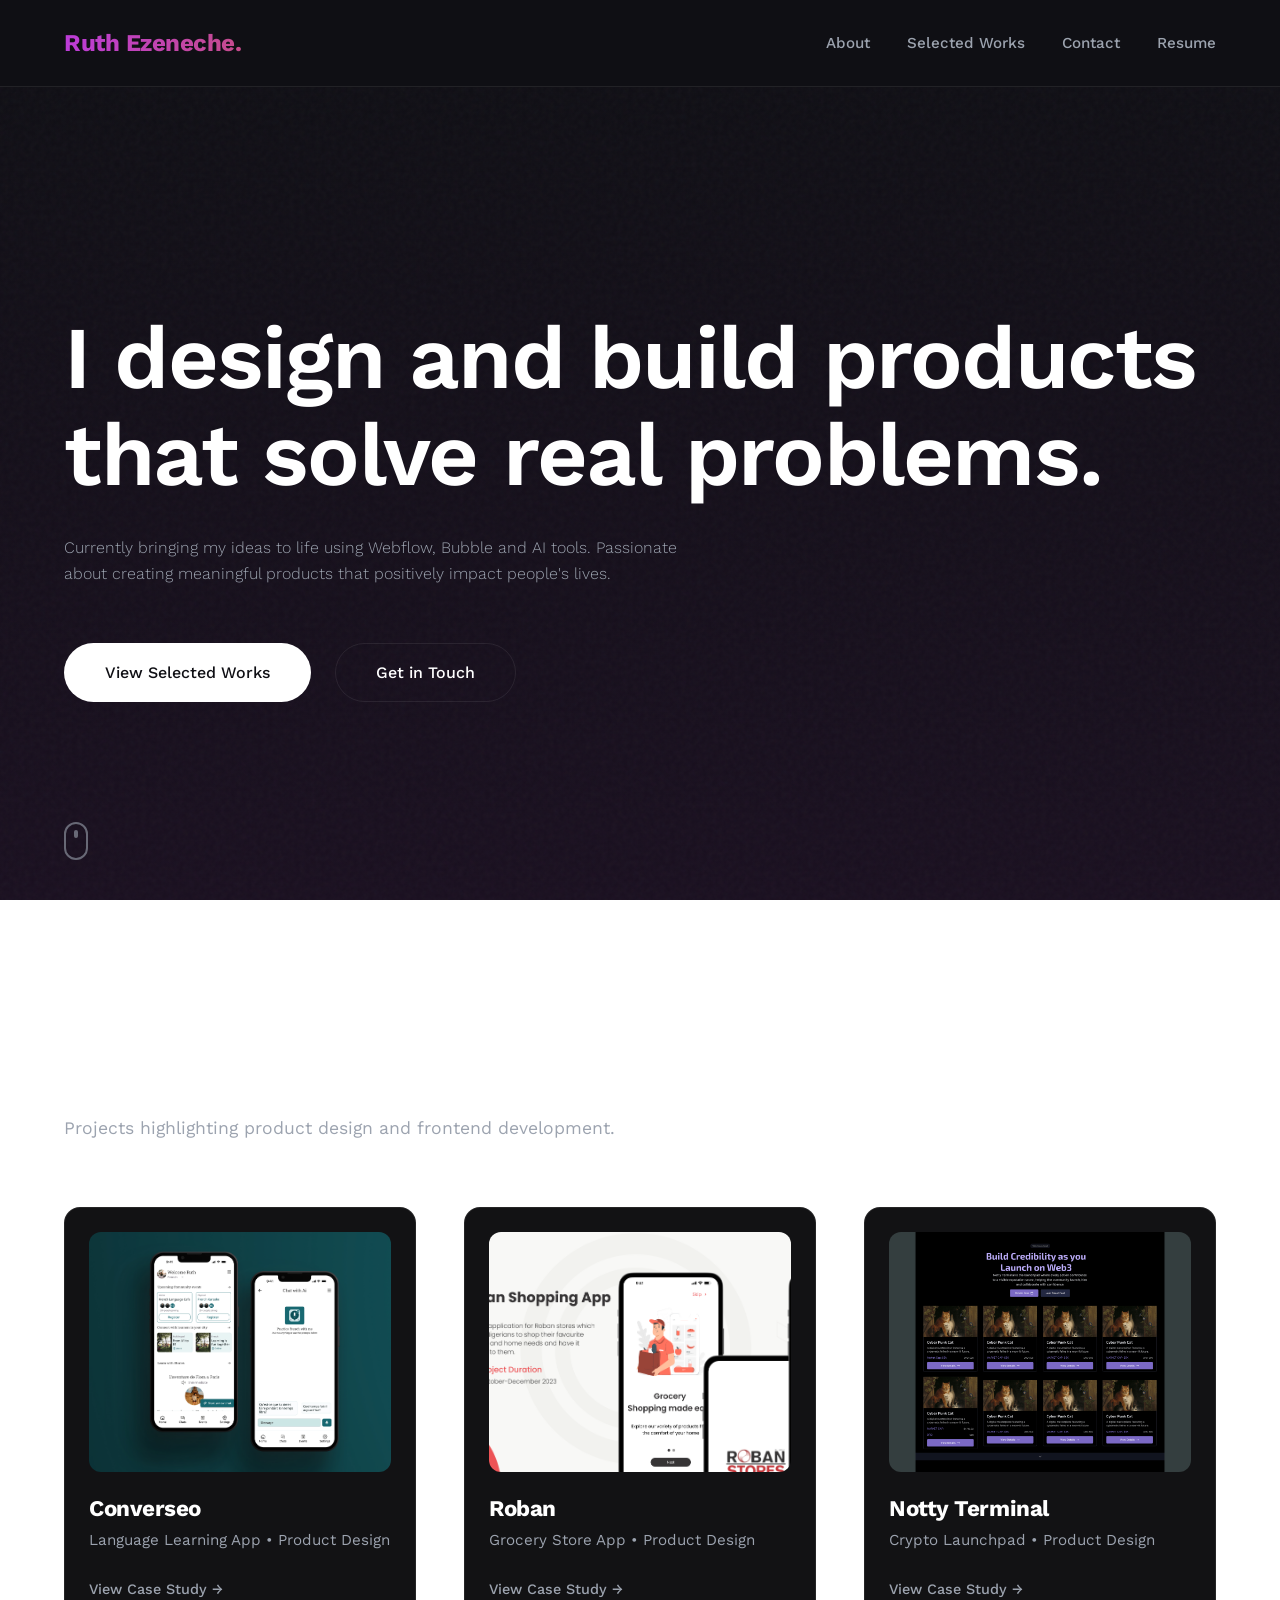
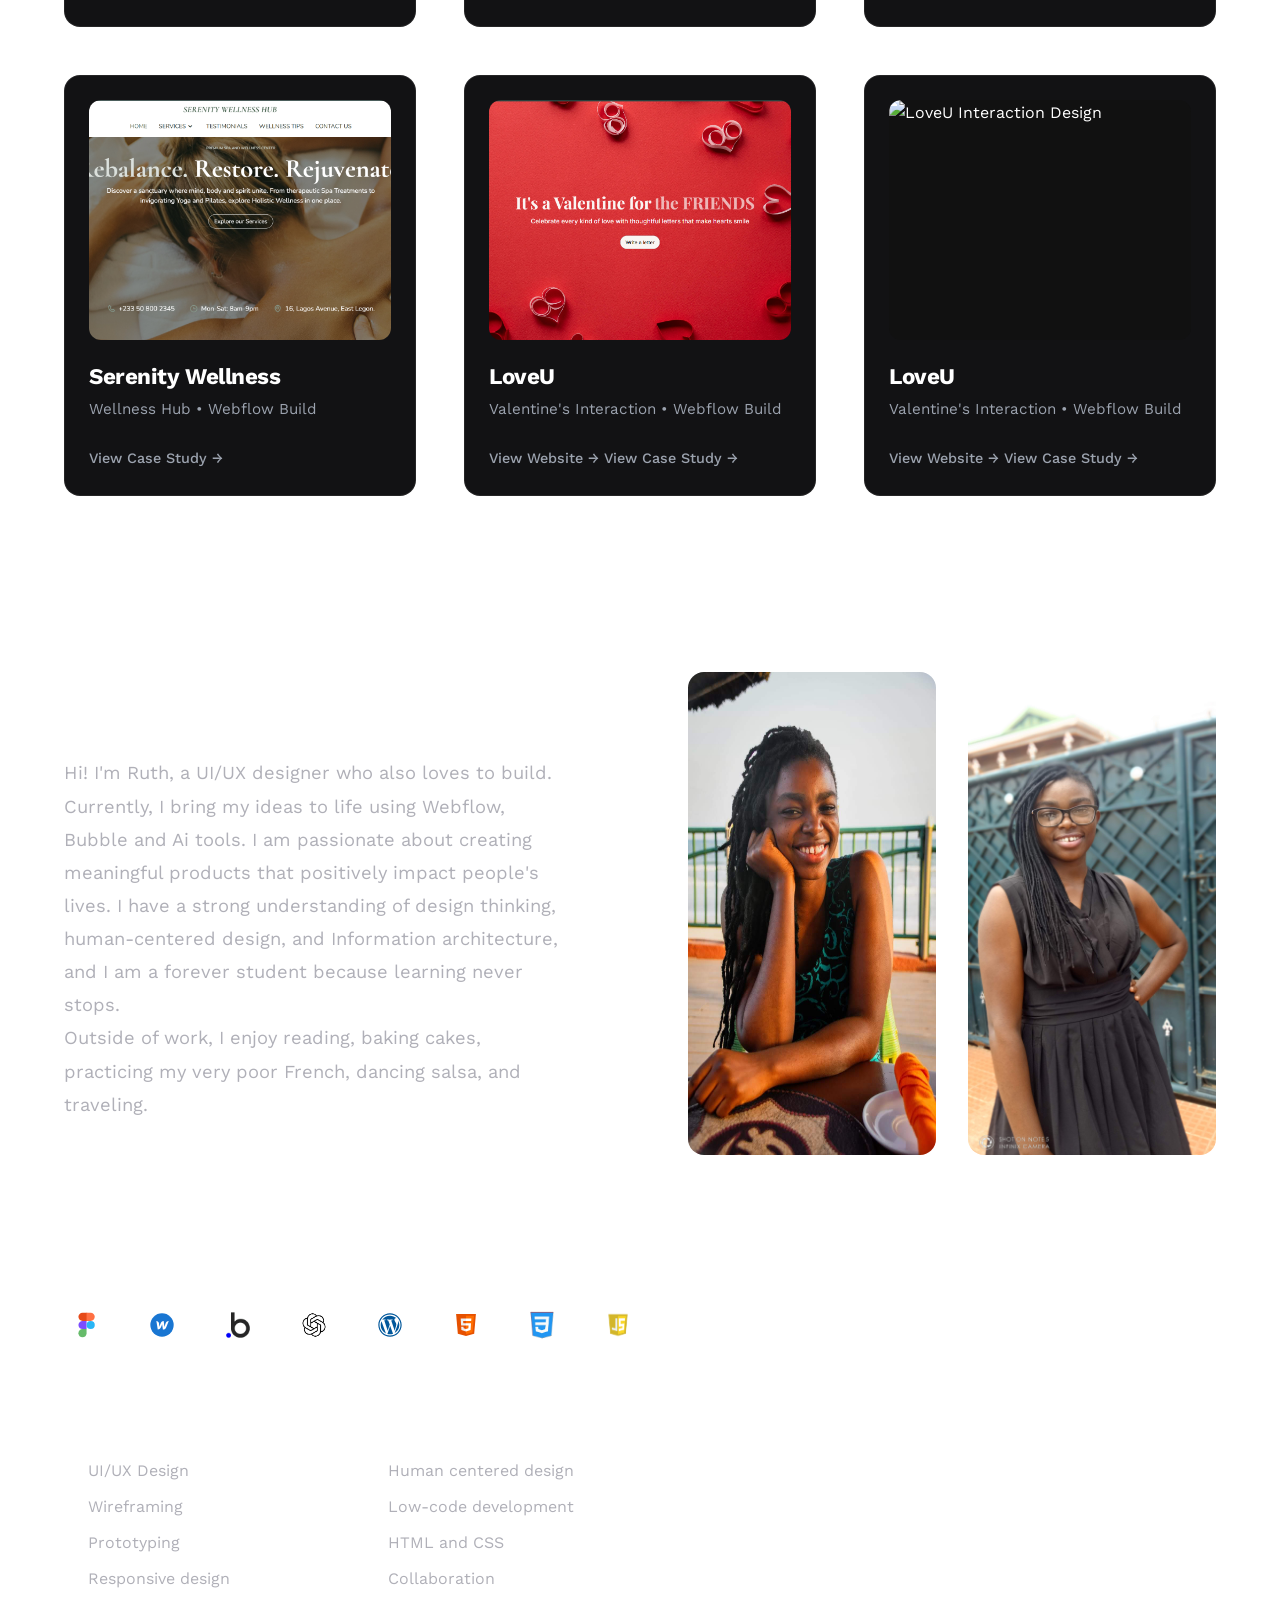
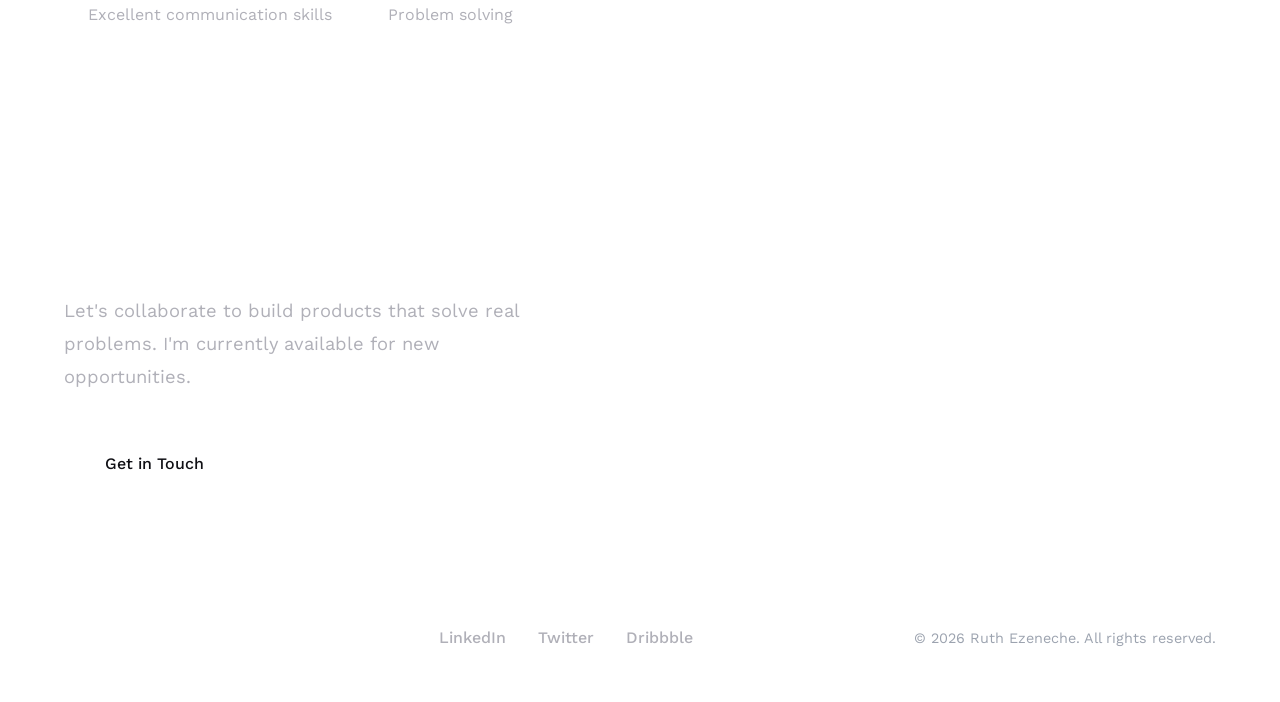
==== index.html @ fdc79f95 "Initial commit of Portfolio site" ====
<!DOCTYPE html>
<html lang="en">

<head>
    <meta charset="UTF-8">
    <meta name="viewport" content="width=device-width, initial-scale=1.0">
    <title>Ruth Ezeneche | Design Engineer</title>
    <meta name="description" content="Portfolio of Ruth Ezeneche, a Design Engineer.">
    <!-- Fonts -->
    <link rel="preconnect" href="https://fonts.googleapis.com">
    <link rel="preconnect" href="https://fonts.gstatic.com" crossorigin>
    <link href="https://fonts.googleapis.com/css2?family=Work+Sans:ital,wght@0,100..900;1,100..900&display=swap"
        rel="stylesheet">
    <link rel="stylesheet" href="style.css">
</head>

<body>
    <!-- Navigation -->
    <nav class="navbar">
        <a href="#" class="logo">Ruth Ezeneche.</a>
        <div class="nav-links">
            <a href="#about">About</a>
            <a href="#work">Selected Works</a>
            <a href="#contact">Contact</a>
            <a href="#contact">Resume</a>
        </div>
    </nav>

    <main>
        <!-- Hero Section -->
        <section class="hero" id="home">
            <div class="hero-content">
                <h1 class="hero-title fade-up">I design and build products that solve real problems.</h1>
                <p class="hero-subtitle fade-up delay-1">Currently bringing my ideas to life using Webflow, Bubble and
                    AI tools. Passionate about creating meaningful products that positively impact people's lives.</p>

                <div class="hero-actions fade-up delay-2">
                    <a href="#work" class="btn btn-primary">View Selected Works</a>
                    <a href="#contact" class="btn btn-secondary">Get in Touch</a>
                </div>
            </div>

            <div class="scroll-indicator fade-up delay-3">
                <div class="mouse">
                    <div class="wheel"></div>
                </div>
            </div>
        </section>

        <!-- Selected Works Section -->
        <section class="works" id="work">
            <div class="section-header">
                <h2 class="fade-up">Selected Works</h2>
                <p class="fade-up section-subtitle">Projects highlighting product design and frontend development.</p>
            </div>

            <div class="works-grid">
                <!-- Project 1 -->
                <a href="converseo.html" class="work-card fade-up">
                    <div class="work-image-container">
                        <img src="./Images/Frame 7.png" alt="Converseo App Design" class="work-image">
                    </div>
                    <div class="work-info">
                        <h3>Converseo</h3>
                        <p>Language Learning App • Product Design</p>
                        <span class="view-project">View Case Study →</span>
                    </div>
                </a>

                <!-- Project 2 -->
                <a href="roban.html" class="work-card fade-up delay-1">
                    <div class="work-image-container">
                        <img src="./Images/Roban-cover.png" alt="Roban App Design" class="work-image">
                    </div>
                    <div class="work-info">
                        <h3>Roban</h3>
                        <p>Grocery Store App • Product Design</p>
                        <span class="view-project">View Case Study →</span>
                    </div>
                </a>

                <!-- Project 3 -->
                <a href="notty.html" class="work-card fade-up delay-2">
                    <div class="work-image-container">
                        <img src="./Images/reframe-notty-compressed.png" alt="Notty Terminal Design" class="work-image">
                    </div>
                    <div class="work-info">
                        <h3>Notty Terminal</h3>
                        <p>Crypto Launchpad • Product Design</p>
                        <span class="view-project">View Case Study →</span>
                    </div>
                </a>

                <!-- Project 4 -->
                <a href="serenity.html" class="work-card fade-up">
                    <div class="work-image-container">
                        <img src="./Images/Serenity-screenshot.png" alt="Serenity Wellness Design" class="work-image">
                    </div>
                    <div class="work-info">
                        <h3>Serenity Wellness</h3>
                        <p>Wellness Hub • Webflow Build</p>
                        <span class="view-project">View Case Study →</span>
                    </div>
                </a>

                <!-- Project 5 -->
                <a href="https://loveu.webflow.io/" class="work-card fade-up delay-1">
                    <div class="work-image-container">
                        <img src="./Images/LoveU-hero.png" alt="LoveU Interaction Design" class="work-image">
                    </div>
                    <div class="work-info">
                        <h3>LoveU</h3>
                        <p>Valentine's Interaction • Webflow Build</p>
                        <span class="view-project">View Website →</span>
                        <span class="view-project">View Case Study →</span>
                    </div>
                </a>
                <!-- Project 6 -->
                <a href="https://loveu.webflow.io/" class="work-card fade-up delay-1">
                    <div class="work-image-container">
                        <img src="./Images/Breakfast and spice.png" alt="LoveU Interaction Design" class="work-image">
                    </div>
                    <div class="work-info">
                        <h3>LoveU</h3>
                        <p>Valentine's Interaction • Webflow Build</p>
                        <span class="view-project">View Website →</span>
                        <span class="view-project">View Case Study →</span>
                    </div>
                </a>
            </div>
        </section>

        <!-- About Section -->
        <section class="about-section" id="about">
            <div class="about-grid">

                <div class="about-intro fade-up">

                    <div class="about-text">
                        <h2 class="section-heading">A Little About Me</h2>
                        <p class="about-text">
                            Hi! I'm Ruth, a UI/UX designer who also loves to build. Currently, I bring my ideas to life
                            using Webflow, Bubble and Ai tools. I am passionate about creating meaningful products that
                            positively impact people's lives.
                            I have a strong understanding of design thinking, human-centered design, and Information
                            architecture, and I am a forever student because learning never stops.<br>

                            Outside of work, I enjoy reading, baking cakes, practicing my very poor French, dancing
                            salsa, and traveling.
                        </p>
                        <a href="about.html" class="read-more">Read full story →</a>
                    </div>

                    <div class="about-details fade-up delay-1">

                        <div class="detail-group">
                            <h3 class="detail-heading">Skills and Tools</h3>
                            <div class="skill-row">
                                <div class="tools-images">
                                    <img class="tools-icon" src="./Images/icons8-figma.svg">
                                </div>
                                <div class="tools-images">
                                    <img class="tools-icon" src="./Images/icons8-webflow.svg">
                                </div>
                                <div class="tools-images white-bg">
                                    <img class="tools-icon" src="./Images/bubble_icon-removebg-preview.png">
                                </div>
                                <div class="tools-images white-bg">
                                    <img class="tools-icon" src="./Images/icons8-chat-gpt-50-removebg-preview.png">
                                </div>
                                <div class="tools-images">
                                    <img class="tools-icon" src="./Images/icons8-wordpress.svg">
                                </div>
                                <div class="tools-images">
                                    <img class="tools-icon" src="./Images/icons8-html.svg">
                                </div>
                                <div class="tools-images">
                                    <img class="tools-icon" src="./Images/css_icon-removebg-preview.png">
                                </div>
                                <div class="tools-images">
                                    <img class="tools-icon" src="./Images/javascript_logo-removebg-preview.png">
                                </div>
                            </div>
                        </div>

                        <div class="detail-group">
                            <h3 class="detail-heading">My Skills</h3>
                            <div class="skills-list">
                                <ul class="skills-group">
                                    <li>UI/UX Design</li>
                                    <li>Wireframing</li>
                                    <li>Prototyping</li>
                                    <li>Responsive design</li>
                                    <li>Excellent communication skills</li>
                                </ul>

                                <ul class="skills-group">

                                    <li>Human centered design</li>
                                    <li>Low-code development</li>
                                    <li>HTML and CSS</li>
                                    <li>Collaboration</li>
                                    <li>Problem solving</li>
                                </ul>
                            </div>

                        </div>



                    </div>

                </div>

                <div class="my-pictures">
                    <div class="pictures-wrapper">
                        <img class=" bio-image" src="./Images/Ruth-at-LaPalm.jpg" alt="Ruth Ezeneche">
                    </div>

                    <div class="pictures-wrapper">
                        <img class="bio-image" src="./Images/Ruth-with-glasses.jpg" alt="Ruth Ezeneche">
                    </div>
                </div>

            </div>
        </section>
    </main>

    <!-- Footer Section -->
    <footer class="footer" id="contact">
        <div class="footer-container">
            <div class="footer-top fade-up">
                <div class="footer-cta">
                    <h2>Got a project in mind?</h2>
                    <p>Let's collaborate to build products that solve real problems. I'm currently available for new
                        opportunities.</p>
                    <a href="mailto:hello@example.com" class="btn btn-primary">Get in Touch</a>
                </div>
            </div>

            <div class="footer-bottom fade-up delay-1">
                <div class="footer-logo">Ruth Ezeneche.</div>

                <div class="footer-links">
                    <a href="https://linkedin.com/in/" target="_blank">LinkedIn</a>
                    <a href="https://twitter.com/" target="_blank">Twitter</a>
                    <a href="https://dribbble.com/" target="_blank">Dribbble</a>
                </div>

                <div class="footer-copyright">
                    &copy; 2026 Ruth Ezeneche. All rights reserved.
                </div>
            </div>
        </div>
    </footer>

    <script src="script.js"></script>
</body>

</html>
---- style.css ----
:root {
    /* Colors */
    --bg-color: #0F0F14;
    /* Charcoal top */
    --surface-color: #121214;
    --border-color: rgba(255, 255, 255, 0.08);
    /* Subtle borders */
    --text-primary: #ffffff;
    --text-secondary: #9ca3af;

    /* Typography */
    --font-heading: 'Work Sans', sans-serif;
    --font-body: 'Work Sans', sans-serif;

    /* Utilities */
    --transition-smooth: all 0.4s cubic-bezier(0.16, 1, 0.3, 1);
}

* {
    margin: 0;
    padding: 0;
    box-sizing: border-box;
}

body {
    background: linear-gradient(180deg, #0F0F14 0%, #1A1020 100%);
    background-attachment: fixed;
    color: #B0B0B8;
    font-family: var(--font-body);
    font-weight: 400;
    overflow-x: hidden;
    line-height: 1.6;
}

body::before {
    content: "";
    position: fixed;
    top: 0;
    left: 0;
    width: 100vw;
    height: 100vh;
    pointer-events: none;
    z-index: -1;
    opacity: 0.035;
    background-image: url("data:image/svg+xml,%3Csvg viewBox='0 0 200 200' xmlns='http://www.w3.org/2000/svg'%3E%3Cfilter id='noiseFilter'%3E%3CfeTurbulence type='fractalNoise' baseFrequency='0.85' numOctaves='3' stitchTiles='stitch'/%3E%3C/filter%3E%3Crect width='100%25' height='100%25' filter='url(%23noiseFilter)'/%3E%3C/svg%3E");
}

/* -------------------
   TYPOGRAPHY 
------------------- */
h1,
h2,
h3,
h4 {
    font-family: var(--font-heading);
    color: var(--text-primary);
    line-height: 1.1;
    font-weight: 700;
    letter-spacing: -0.02em;
}

.text-gradient {
    color: var(--text-primary);
}

/* -------------------
   NAVIGATION 
------------------- */
.navbar {
    position: fixed;
    top: 0;
    width: 100%;
    padding: 1.5rem 5%;
    display: flex;
    justify-content: space-between;
    align-items: center;
    z-index: 100;
    background: var(--bg-color);
    border-bottom: 1px solid var(--border-color);
}

.logo {
    background: linear-gradient(90deg, #BC3CD8, #C54B8C);
    background-clip: text;
    -webkit-background-clip: text;
    color: transparent;
    text-decoration: none;
    font-family: var(--font-heading);
    font-weight: 700;
    font-size: 1.5rem;
    letter-spacing: -0.02em;
}

.nav-links a {
    color: var(--text-secondary);
    text-decoration: none;
    margin-left: 2rem;
    font-size: 0.95rem;
    transition: var(--transition-smooth);
    font-weight: 500;
}

.nav-links a:hover {
    color: var(--text-primary);
}

/* -------------------
   HERO SECTION 
------------------- */
.hero {
    min-height: 100vh;
    display: flex;
    flex-direction: column;
    justify-content: center;
    padding: 0 5%;
    position: relative;
    padding-top: 7rem;
}



.hero-title {
    font-size: clamp(3rem, 7vw, 5.5rem);
    letter-spacing: -0.02em;
    margin-bottom: 2rem;
    font-weight: 600;
}

.hero-subtitle {
    font-size: 1rem;
    color: var(--text-secondary);
    max-width: 650px;
    margin-bottom: 3.5rem;
    font-weight: 300;
}

/* Buttons */
.hero-actions {
    display: flex;
    gap: 1.5rem;
    align-items: center;
}

.btn {
    padding: 1rem 2.5rem;
    border-radius: 100px;
    text-decoration: none;
    font-weight: 500;
    font-size: 1rem;
    transition: var(--transition-smooth);
    display: inline-flex;
    align-items: center;
    justify-content: center;
    cursor: pointer;
}

.btn-primary {
    background: var(--text-primary);
    color: var(--bg-color);
    border: 1px solid transparent;
}

.btn-primary:hover {
    transform: translateY(-3px);
    box-shadow: 0 4px 12px rgba(0, 0, 0, 0.4);
}

.btn-secondary {
    background: transparent;
    color: var(--text-primary);
    border: 1px solid var(--border-color);
}

.btn-secondary:hover {
    background: var(--surface-color);
    transform: translateY(-3px);
}

/* Scroll Indicator */
.scroll-indicator {
    position: absolute;
    bottom: 2.5rem;
    left: 5%;
    display: flex;
    align-items: center;
    gap: 1rem;
}

.mouse {
    width: 24px;
    height: 38px;
    border: 2px solid var(--text-secondary);
    border-radius: 15px;
    display: flex;
    justify-content: center;
    padding-top: 6px;
    opacity: 0.6;
}

.wheel {
    width: 4px;
    height: 8px;
    background: var(--text-secondary);
    border-radius: 2px;
    animation: scrollMouse 2s cubic-bezier(0.15, 0.41, 0.69, 0.94) infinite;
}

@keyframes scrollMouse {
    0% {
        transform: translateY(0);
        opacity: 1;
    }

    100% {
        transform: translateY(14px);
        opacity: 0;
    }
}

/* -------------------
   SECTIONS & UTILITIES 
------------------- */
.works {
    padding: 8rem 5%;
    min-height: 100vh;
}

.section-header {
    margin-bottom: 4rem;
}

.section-header h2 {
    font-size: clamp(2.5rem, 5vw, 4rem);
    margin-bottom: 1rem;
}

.section-subtitle {
    color: var(--text-secondary);
    font-size: 1.1rem;
}

/* Intro Animations */
.fade-up {
    opacity: 0;
    transform: translateY(30px);
    animation: fadeUpAnim 1s cubic-bezier(0.16, 1, 0.3, 1) forwards;
}

.delay-1 {
    animation-delay: 0.2s;
}

.delay-2 {
    animation-delay: 0.4s;
}

.delay-3 {
    animation-delay: 0.6s;
}

@keyframes fadeUpAnim {
    to {
        opacity: 1;
        transform: translateY(0);
    }
}

/* -------------------
   ABOUT SECTION 
------------------- */
.about-section {
    padding: 3rem 5%;
    border-bottom: 1px solid var(--border-color);
}

.about-grid {
    display: flex;
    flex-direction: row;
    gap: 3rem;
    margin: 0 auto;
}

.about-intro {
    width: 50%;
}

.about-intro .section-heading {
    font-size: clamp(2rem, 4vw, 3rem);
    margin-bottom: 2rem;
    color: var(--text-primary);
}

.about-text {
    font-size: 1.15rem;
    margin-bottom: 2.5rem;
    max-width: 500px;
    line-height: 1.8;
}

.tools-images {
    width: 50px;
    height: 50px;
    border-radius: 999px;
    padding: 8px;
}

.tools-icon {
    width: 100%;
    height: 100%;
    object-fit: contain;
}

.white-bg {
    background-color: white;
}

.read-more {
    display: inline-block;
    font-size: 0.95rem;
    font-weight: 500;
    color: var(--text-primary);
    text-decoration: none;
    border-bottom: 1px solid var(--text-primary);
    padding-bottom: 4px;
    transition: var(--transition-smooth);
}

.read-more:hover {
    color: var(--text-secondary);
    border-color: var(--text-secondary);
    transform: translateX(4px);
}

.my-pictures {
    width: 50%;
    display: flex;
    flex-direction: row;
    gap: 2rem;
}

.pictures-wrapper {
    width: 100%;
    height: 50%;
    border-radius: 1rem;
}

.bio-image {
    width: 100%;
    height: 100%;
    border-radius: 1rem;
}

.about-details {
    display: flex;
    flex-direction: column;
    gap: 4rem;
    padding-top: 1rem;
}

.detail-group {
    display: flex;
    flex-direction: column;
    gap: 1.25rem;
}

.detail-heading {
    font-size: 1rem;
    color: var(--text-primary);
    margin-bottom: 0.5rem;
    letter-spacing: 0.05em;
    text-transform: uppercase;
}

.skill-row {
    display: flex;
    gap: 2rem;
    font-size: 1rem;
    line-height: 1.5;
}

.skills-list {
    display: flex;
    flex-direction: row;
    gap: 2rem;
}

.skill-label {
    min-width: 80px;
    color: var(--text-primary);
}

.skills-group {
    list-style: none;
}

.skills-group li {
    position: relative;
    padding-left: 1.5rem;
    margin-bottom: 0.75rem;
    font-size: 1rem;
    line-height: 1.5;
}

.skills-group li::before {
    content: "—";
    position: absolute;
    left: 0;
    color: var(--text-primary);
}

@media (max-width: 900px) {
    .about-grid {
        grid-template-columns: 1fr;
        gap: 4rem;
    }
}

/* -------------------
   WORKS GRID & CARDS
------------------- */
.works-grid {
    display: grid;
    grid-template-columns: repeat(auto-fill, minmax(320px, 1fr));
    gap: 3rem;
    align-items: start;
}

.work-card {
    display: block;
    background: var(--surface-color);
    border: 1px solid var(--border-color);
    border-radius: 16px;
    padding: 1.5rem;
    text-decoration: none;
    color: var(--text-primary);
    transition: var(--transition-smooth);
    overflow: hidden;
    position: relative;
    cursor: pointer;
}

.work-card:hover {
    transform: translateY(-4px);
    border-color: rgba(255, 255, 255, 0.15);
    box-shadow: 0 10px 30px rgba(0, 0, 0, 0.5);
    background: #18181A;
}

.work-image-container {
    width: 100%;
    height: 240px;
    border-radius: 12px;
    overflow: hidden;
    margin-bottom: 1.5rem;
    background: #111;
}

.work-image {
    width: 100%;
    height: 100%;
    object-fit: cover;
    transition: transform 0.6s cubic-bezier(0.16, 1, 0.3, 1);
}

.work-card:hover .work-image {
    transform: scale(1.05);
}

.work-info h3 {
    font-size: 1.4rem;
    margin-bottom: 0.5rem;
}

.work-info p {
    color: var(--text-secondary);
    font-size: 0.95rem;
    margin-bottom: 1.5rem;
}

.view-project {
    display: inline-block;
    font-size: 0.9rem;
    font-weight: 500;
    color: var(--text-secondary);
    transition: var(--transition-smooth);
}

.work-card:hover .view-project {
    color: var(--text-primary);
    transform: translateX(5px);
}

/* -------------------
   FOOTER SECTION 
------------------- */
.footer {
    padding: 8rem 5% 3rem;
    border-top: 1px solid var(--border-color);
}

.footer-container {
    max-width: 1200px;
    margin: 0 auto;
    display: flex;
    flex-direction: column;
    gap: 6rem;
}

.footer-top {
    display: flex;
    justify-content: space-between;
    align-items: flex-end;
    gap: 3rem;
}

.footer-cta h2 {
    font-size: clamp(2rem, 4vw, 3rem);
    margin-bottom: 1.5rem;
    line-height: 1.1;
    color: var(--text-primary);
}

.footer-cta p {
    color: #B0B0B8;
    font-size: 1.15rem;
    max-width: 500px;
    margin-bottom: 2.5rem;
    line-height: 1.8;
}

.footer-bottom {
    display: flex;
    justify-content: space-between;
    align-items: center;
    padding-top: 2rem;
    border-top: 1px solid var(--border-color);
}

.footer-logo {
    font-family: var(--font-heading);
    font-weight: 700;
    color: var(--text-primary);
    font-size: 1.25rem;
}

.footer-links {
    display: flex;
    gap: 2rem;
}

.footer-links a {
    color: #B0B0B8;
    text-decoration: none;
    font-weight: 500;
    transition: var(--transition-smooth);
}

.footer-links a:hover {
    color: var(--text-primary);
}

.footer-copyright {
    color: var(--text-secondary);
    font-size: 0.9rem;
}

@media (max-width: 900px) {
    .footer-top {
        flex-direction: column;
        align-items: flex-start;
    }

    .footer-bottom {
        flex-direction: column;
        align-items: flex-start;
        gap: 2rem;
    }

    .footer-links {
        flex-wrap: wrap;
        gap: 1.5rem;
    }
}
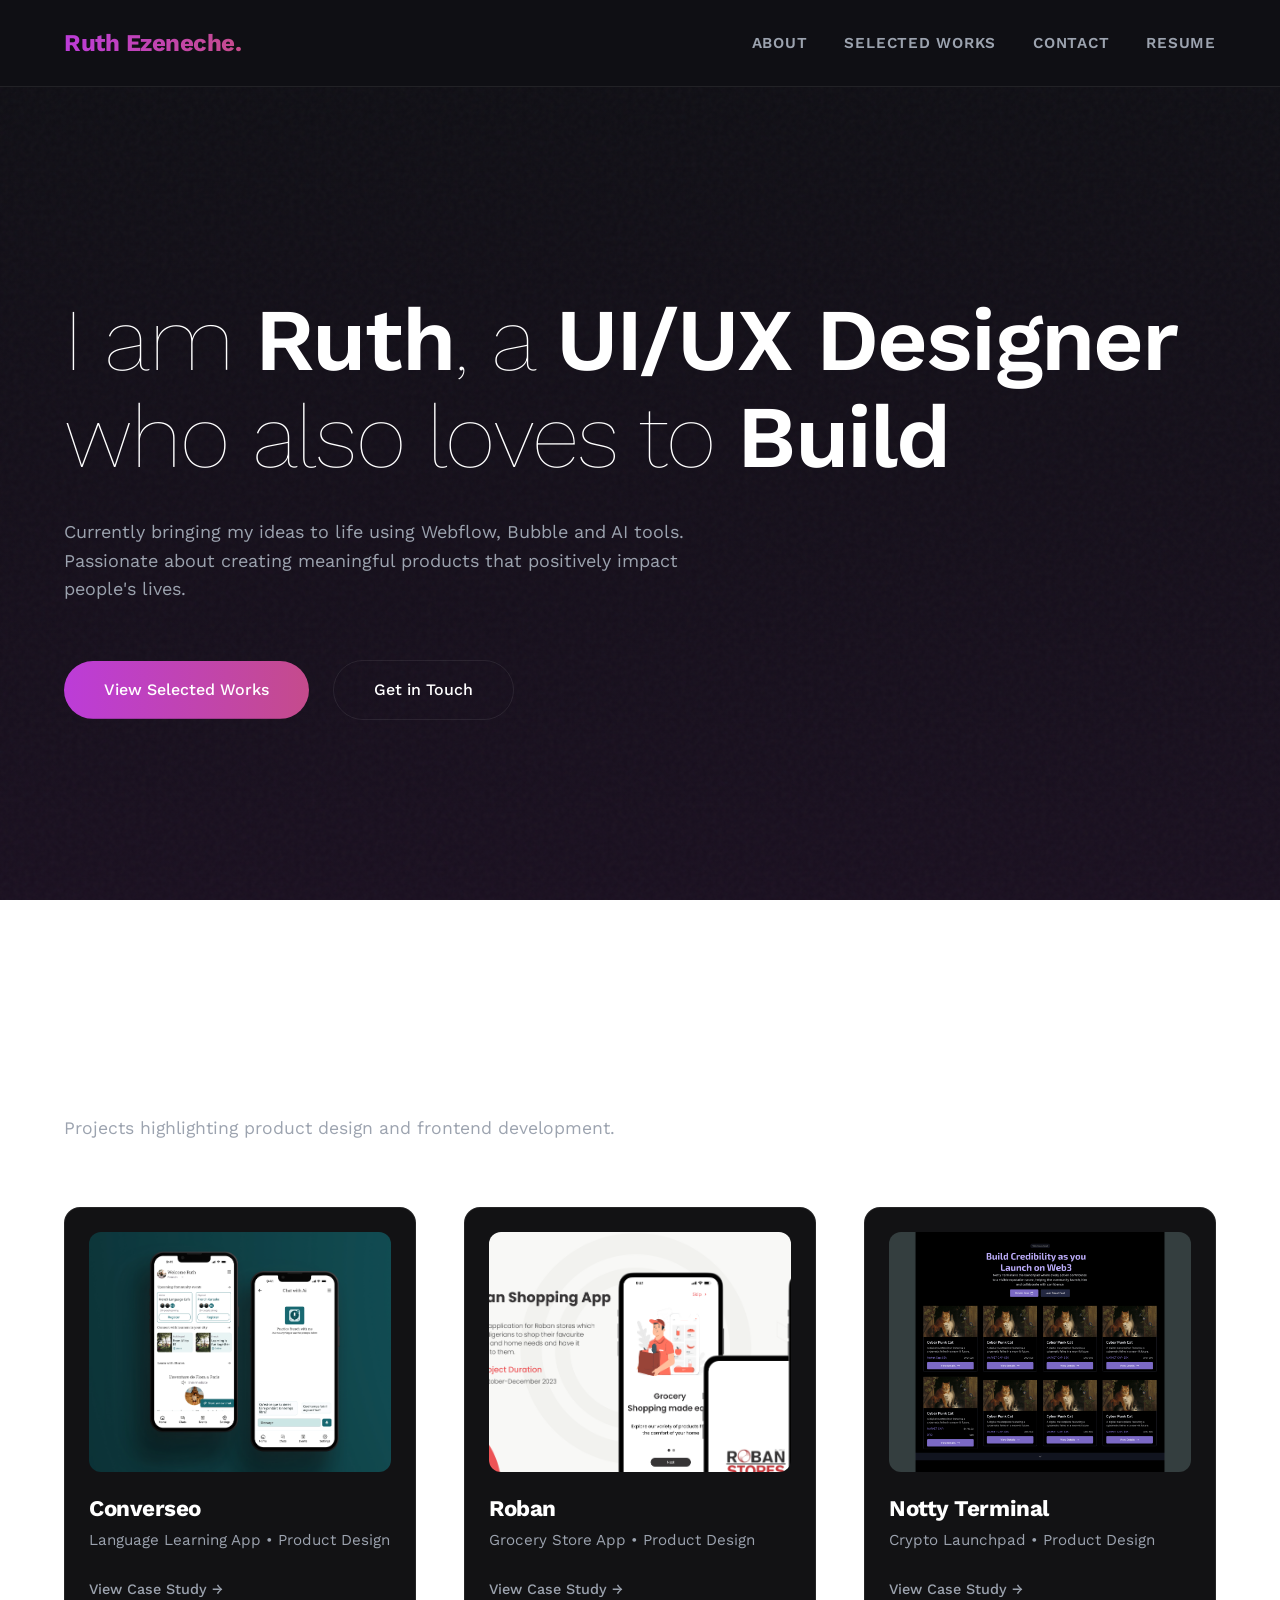
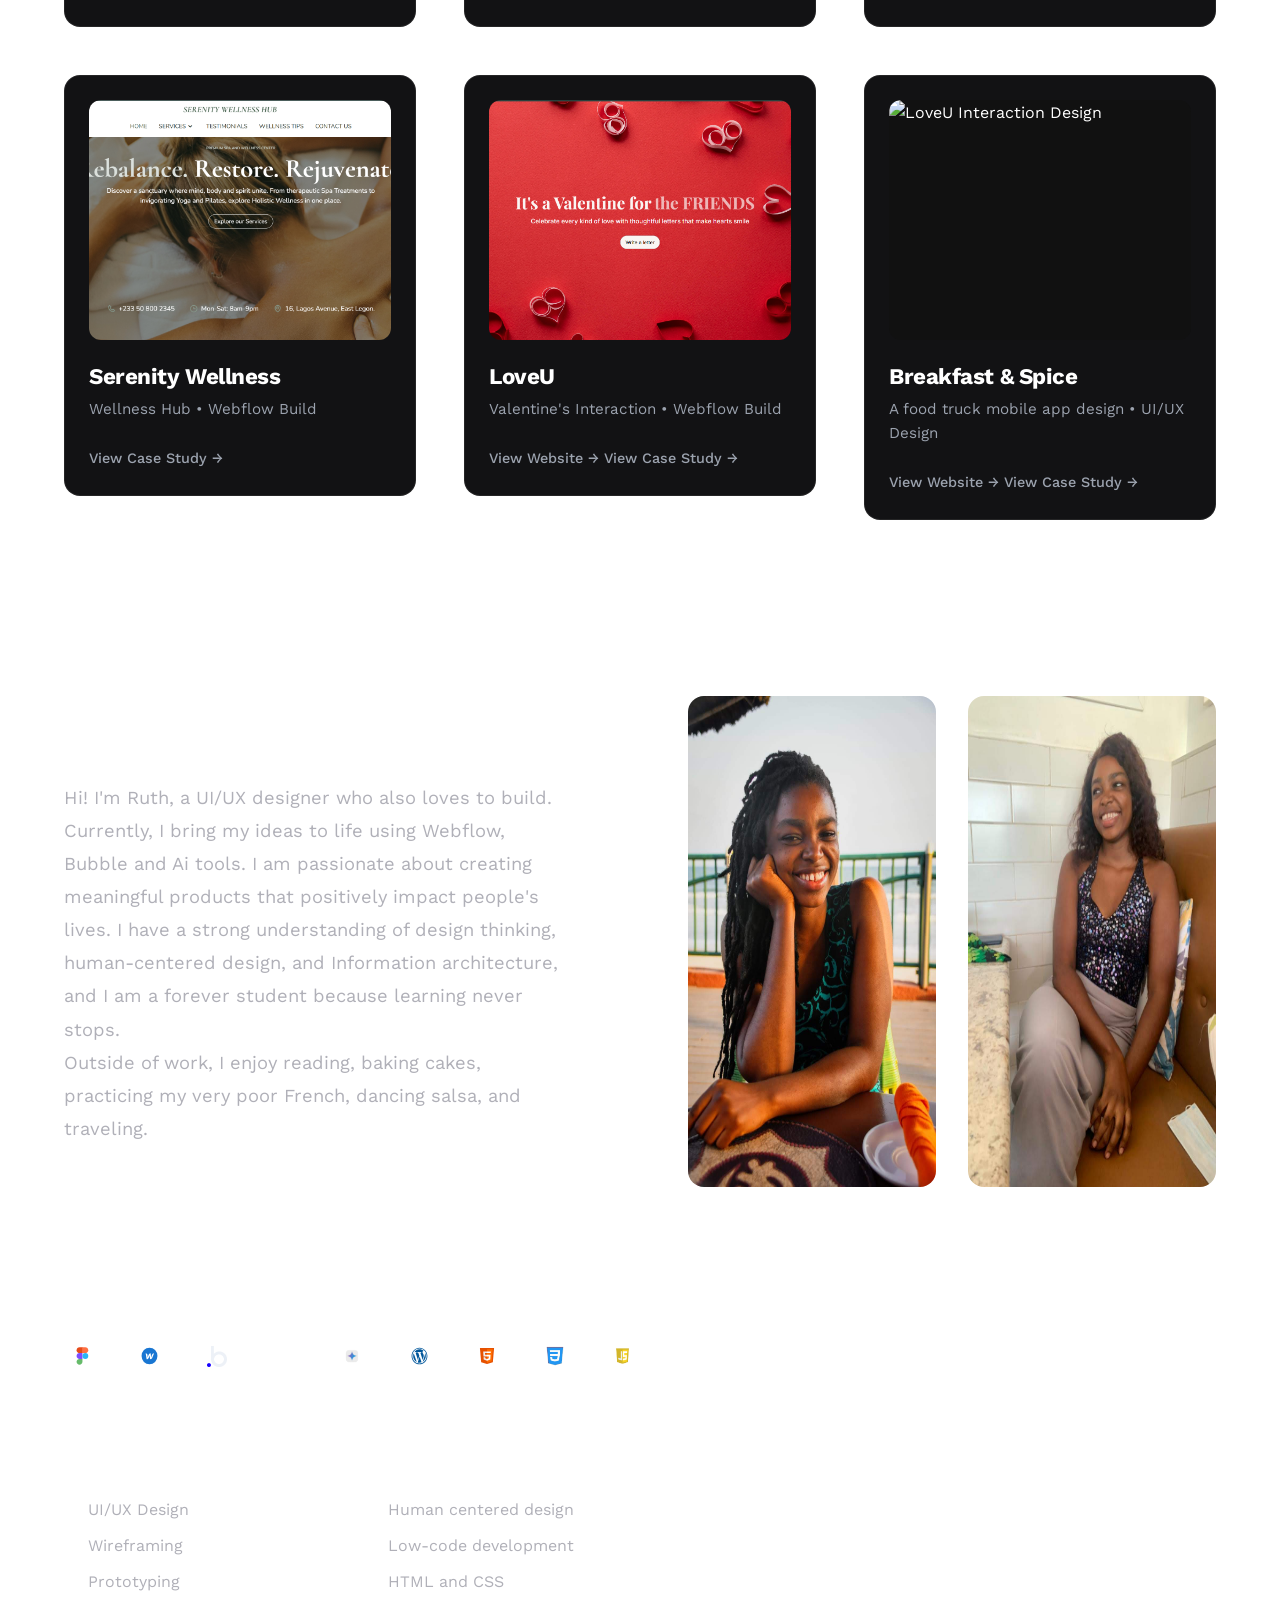
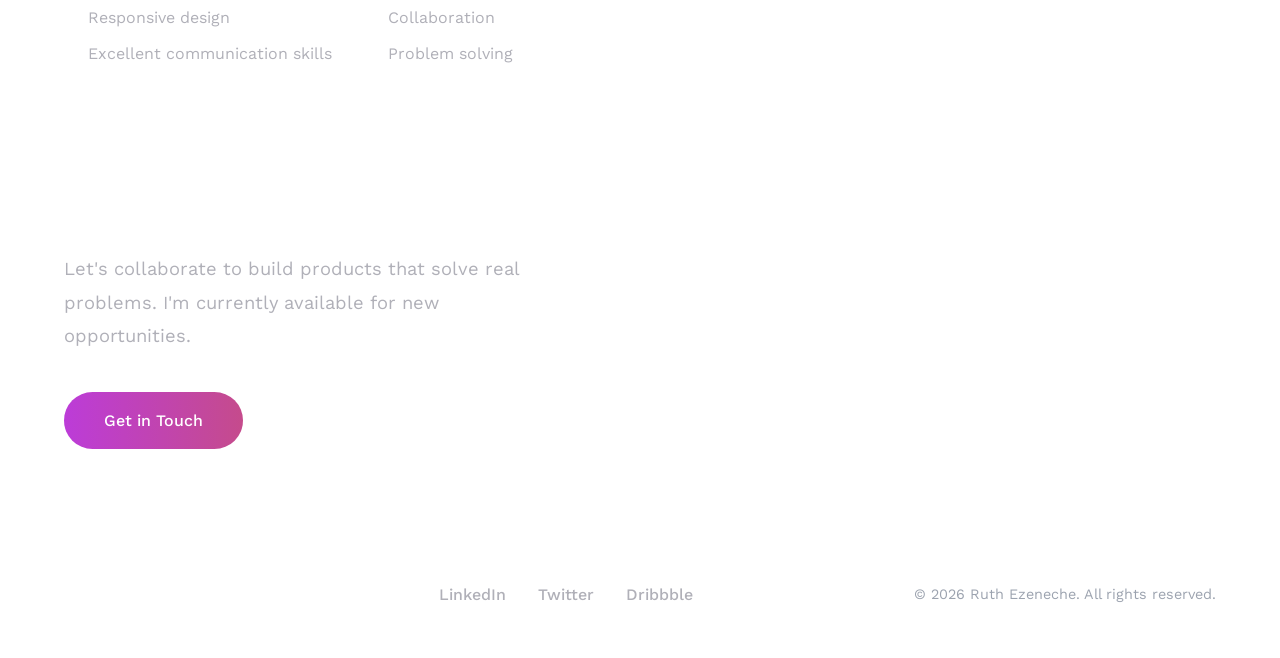
==== commit 358508ad: "Responsiveness and final styling" ====
--- a/index.html
+++ b/index.html
@@ -18,6 +18,11 @@
     <!-- Navigation -->
     <nav class="navbar">
         <a href="#" class="logo">Ruth Ezeneche.</a>
+        <div class="hamburger">
+            <span class="bar"></span>
+            <span class="bar"></span>
+            <span class="bar"></span>
+        </div>
         <div class="nav-links">
             <a href="#about">About</a>
             <a href="#work">Selected Works</a>
@@ -30,7 +35,8 @@
         <!-- Hero Section -->
         <section class="hero" id="home">
             <div class="hero-content">
-                <h1 class="hero-title fade-up">I design and build products that solve real problems.</h1>
+                <h1 class="hero-title fade-up">I am <span class="bold-text">Ruth</span>, a <span class="bold-text">UI/UX
+                        Designer</span> who also loves to <span class="bold-text">Build</span></h1>
                 <p class="hero-subtitle fade-up delay-1">Currently bringing my ideas to life using Webflow, Bubble and
                     AI tools. Passionate about creating meaningful products that positively impact people's lives.</p>
 
@@ -40,11 +46,7 @@
                 </div>
             </div>
 
-            <div class="scroll-indicator fade-up delay-3">
-                <div class="mouse">
-                    <div class="wheel"></div>
-                </div>
-            </div>
+
         </section>
 
         <!-- Selected Works Section -->
@@ -121,8 +123,8 @@
                         <img src="./Images/Breakfast and spice.png" alt="LoveU Interaction Design" class="work-image">
                     </div>
                     <div class="work-info">
-                        <h3>LoveU</h3>
-                        <p>Valentine's Interaction • Webflow Build</p>
+                        <h3>Breakfast & Spice</h3>
+                        <p>A food truck mobile app design • UI/UX Design</p>
                         <span class="view-project">View Website →</span>
                         <span class="view-project">View Case Study →</span>
                     </div>
@@ -162,11 +164,15 @@
                                 <div class="tools-images">
                                     <img class="tools-icon" src="./Images/icons8-webflow.svg">
                                 </div>
-                                <div class="tools-images white-bg">
-                                    <img class="tools-icon" src="./Images/bubble_icon-removebg-preview.png">
-                                </div>
-                                <div class="tools-images white-bg">
-                                    <img class="tools-icon" src="./Images/icons8-chat-gpt-50-removebg-preview.png">
+                                <div class="tools-images">
+                                    <img class="tools-icon" src="./Images/bbble.io-white.png">
+                                </div>
+                                <div class="tools-images">
+                                    <img class="tools-icon" src="./Images/chatgpt white.png">
+                                </div>
+
+                                <div class="tools-images">
+                                    <img class="tools-icon" src="./Images/gemini_icon-removebg-preview.png">
                                 </div>
                                 <div class="tools-images">
                                     <img class="tools-icon" src="./Images/icons8-wordpress.svg">
@@ -218,7 +224,7 @@
                     </div>
 
                     <div class="pictures-wrapper">
-                        <img class="bio-image" src="./Images/Ruth-with-glasses.jpg" alt="Ruth Ezeneche">
+                        <img class="bio-image" src="./Images/me-at-resto.jpg" alt="Ruth Ezeneche">
                     </div>
                 </div>
 
--- a/style.css
+++ b/style.css
@@ -91,17 +91,57 @@
     letter-spacing: -0.02em;
 }
 
+.hamburger {
+    display: none;
+    cursor: pointer;
+}
+
+.hamburger .bar {
+    display: block;
+    width: 25px;
+    height: 3px;
+    margin: 5px auto;
+    -webkit-transition: all 0.3s ease-in-out;
+    transition: all 0.3s ease-in-out;
+    background-color: var(--text-primary);
+    border-radius: 2px;
+}
+
 .nav-links a {
     color: var(--text-secondary);
     text-decoration: none;
     margin-left: 2rem;
     font-size: 0.95rem;
     transition: var(--transition-smooth);
-    font-weight: 500;
+    font-weight: 600;
+    text-transform: uppercase;
+    letter-spacing: 0.05em;
+    position: relative;
+    display: inline-block;
+}
+
+.nav-links a::after {
+    content: '';
+    position: absolute;
+    bottom: -6px;
+    /* Adjust distance from text */
+    left: 50%;
+    transform: translateX(-50%);
+    width: 0;
+    height: 3px;
+    background-color: #ffffff;
+    border-radius: 4px;
+    transition: width 0.3s ease;
 }
 
 .nav-links a:hover {
-    color: var(--text-primary);
+    color: #BC3CD8;
+    /* Using the bright purple/pink from your gradient */
+}
+
+.nav-links a:hover::after {
+    width: 16px;
+    /* The short dash length */
 }
 
 /* -------------------
@@ -118,20 +158,23 @@
 }
 
 
-
 .hero-title {
     font-size: clamp(3rem, 7vw, 5.5rem);
     letter-spacing: -0.02em;
     margin-bottom: 2rem;
+    font-weight: 100;
+}
+
+.bold-text {
     font-weight: 600;
 }
 
 .hero-subtitle {
-    font-size: 1rem;
+    font-size: 1.125rem;
     color: var(--text-secondary);
-    max-width: 650px;
+    max-width: 60%;
     margin-bottom: 3.5rem;
-    font-weight: 300;
+    font-weight: 400;
 }
 
 /* Buttons */
@@ -155,12 +198,17 @@
 }
 
 .btn-primary {
-    background: var(--text-primary);
-    color: var(--bg-color);
-    border: 1px solid transparent;
-}
+    background: linear-gradient(90deg, #BC3CD8, #C54B8C, #bc3cd8);
+    background-size: 200% 100%;
+    background-position: left;
+    color: var(--text-primary);
+
+    transition: background-position 0.4s ease, transform 0.2s ease, box-shadow 0.2s ease;
+}
+
 
 .btn-primary:hover {
+    background-position: right;
     transform: translateY(-3px);
     box-shadow: 0 4px 12px rgba(0, 0, 0, 0.4);
 }
@@ -186,36 +234,9 @@
     gap: 1rem;
 }
 
-.mouse {
-    width: 24px;
-    height: 38px;
-    border: 2px solid var(--text-secondary);
-    border-radius: 15px;
-    display: flex;
-    justify-content: center;
-    padding-top: 6px;
-    opacity: 0.6;
-}
-
-.wheel {
-    width: 4px;
-    height: 8px;
-    background: var(--text-secondary);
-    border-radius: 2px;
-    animation: scrollMouse 2s cubic-bezier(0.15, 0.41, 0.69, 0.94) infinite;
-}
-
-@keyframes scrollMouse {
-    0% {
-        transform: translateY(0);
-        opacity: 1;
-    }
-
-    100% {
-        transform: translateY(14px);
-        opacity: 0;
-    }
-}
+
+
+
 
 /* -------------------
    SECTIONS & UTILITIES 
@@ -298,8 +319,8 @@
 }
 
 .tools-images {
-    width: 50px;
-    height: 50px;
+    width: 64px;
+    height: 64px;
     border-radius: 999px;
     padding: 8px;
 }
@@ -310,9 +331,7 @@
     object-fit: contain;
 }
 
-.white-bg {
-    background-color: white;
-}
+
 
 .read-more {
     display: inline-block;
@@ -408,12 +427,6 @@
     color: var(--text-primary);
 }
 
-@media (max-width: 900px) {
-    .about-grid {
-        grid-template-columns: 1fr;
-        gap: 4rem;
-    }
-}
 
 /* -------------------
    WORKS GRID & CARDS
@@ -494,12 +507,12 @@
    FOOTER SECTION 
 ------------------- */
 .footer {
-    padding: 8rem 5% 3rem;
+    padding: 3rem 5%;
     border-top: 1px solid var(--border-color);
 }
 
 .footer-container {
-    max-width: 1200px;
+
     margin: 0 auto;
     display: flex;
     flex-direction: column;
@@ -564,7 +577,24 @@
     font-size: 0.9rem;
 }
 
+/* -------------------
+   RESPONSIVE DESIGN 
+------------------- */
 @media (max-width: 900px) {
+    .about-grid {
+        flex-direction: column;
+        /* Fixed from incorrect grid usage to flex row toggle */
+    }
+
+    .about-intro,
+    .my-pictures {
+        width: 100%;
+    }
+
+    .hero-subtitle {
+        max-width: 80%;
+    }
+
     .footer-top {
         flex-direction: column;
         align-items: flex-start;
@@ -580,4 +610,116 @@
         flex-wrap: wrap;
         gap: 1.5rem;
     }
+}
+
+@media (max-width: 768px) {
+    .hamburger {
+        display: block;
+        position: relative;
+        z-index: 101;
+        /* Keeps the hamburger above the sliding menu */
+    }
+
+    .hamburger.active .bar:nth-child(2) {
+        opacity: 0;
+    }
+
+    .hamburger.active .bar:nth-child(1) {
+        transform: translateY(8px) rotate(45deg);
+    }
+
+    .hamburger.active .bar:nth-child(3) {
+        transform: translateY(-8px) rotate(-45deg);
+    }
+
+    .navbar {
+        flex-direction: row;
+        justify-content: space-between;
+        align-items: start;
+        padding: 1.5rem 5%;
+    }
+
+    .nav-links {
+        position: fixed;
+        right: -100%;
+        /* Hides off-screen to the right by default */
+        top: 0;
+        height: 100vh;
+        width: 50%;
+        min-width: 250px;
+        /* Ensure it stays readable on narrow phones */
+        display: flex;
+        flex-direction: column;
+        justify-content: start;
+        background-color: var(--surface-color);
+        text-align: left;
+        transition: right 0.4s ease-in-out;
+        border-left: 1px solid var(--border-color);
+        z-index: 100;
+        padding-top: 5rem;
+        /* Reset old left attribute */
+        left: auto;
+    }
+
+    .nav-links.active {
+        right: 0;
+        /* Slides into view */
+    }
+
+    .nav-links a {
+        display: block;
+        margin: 1rem 1rem;
+        /* Added spacing to fill height beautifully */
+        font-size: 1rem;
+        font-weight: 400;
+    }
+
+    .hero {
+        padding-top: 7rem;
+    }
+
+    .hero-subtitle {
+        max-width: 100%;
+    }
+
+    .skill-row {
+        flex-wrap: wrap;
+        gap: 1.5rem;
+        justify-content: flex-start;
+    }
+
+    .skills-list {
+        flex-direction: column;
+        gap: 1.5rem;
+    }
+}
+
+@media (max-width: 600px) {
+    .hero-actions {
+        flex-direction: column;
+        align-items: stretch;
+        gap: 1rem;
+    }
+
+    .btn {
+        width: 100%;
+    }
+
+    .works-grid {
+        /* Works grid is minimum 320px, to avoid tiny mobile overflow: */
+        grid-template-columns: 1fr;
+    }
+
+    .my-pictures {
+        flex-direction: column;
+        gap: 1.5rem;
+    }
+
+    .pictures-wrapper {
+        height: auto;
+    }
+
+    .section-header h2 {
+        font-size: 2.25rem;
+    }
 }
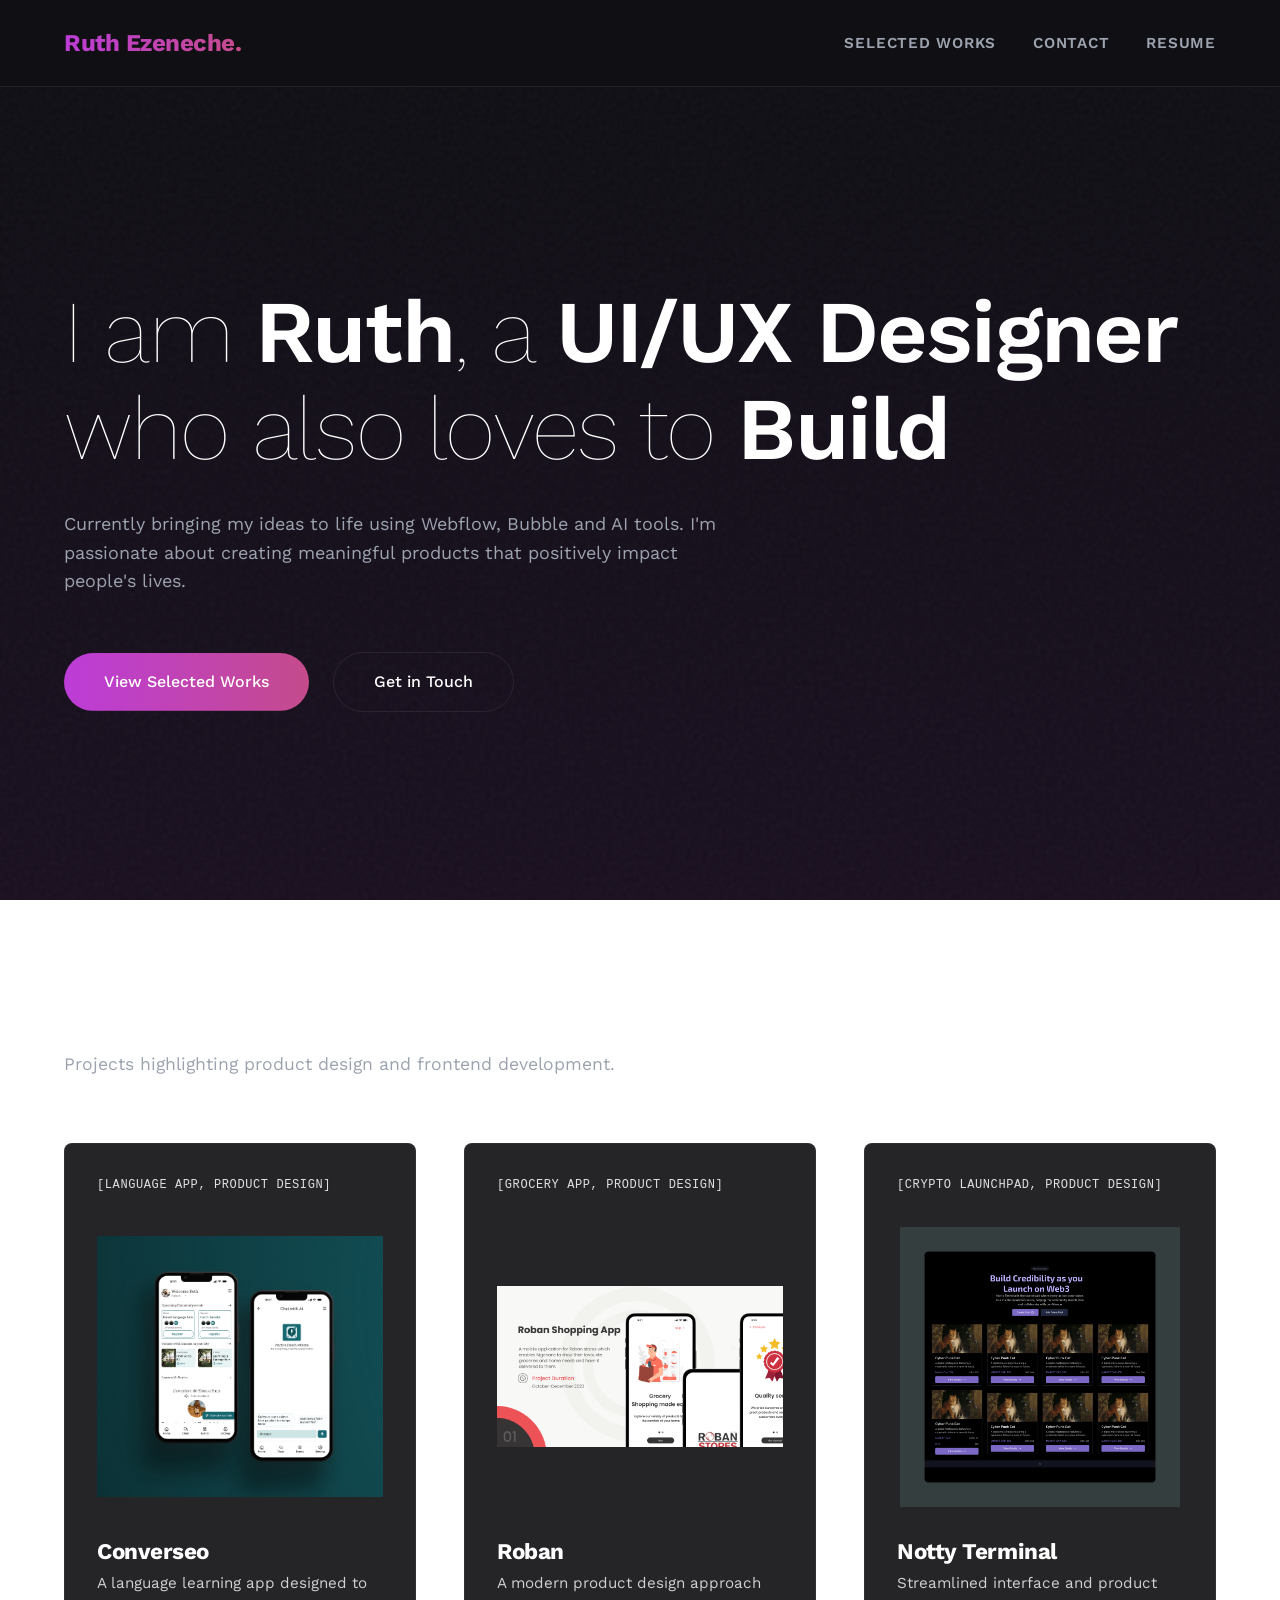
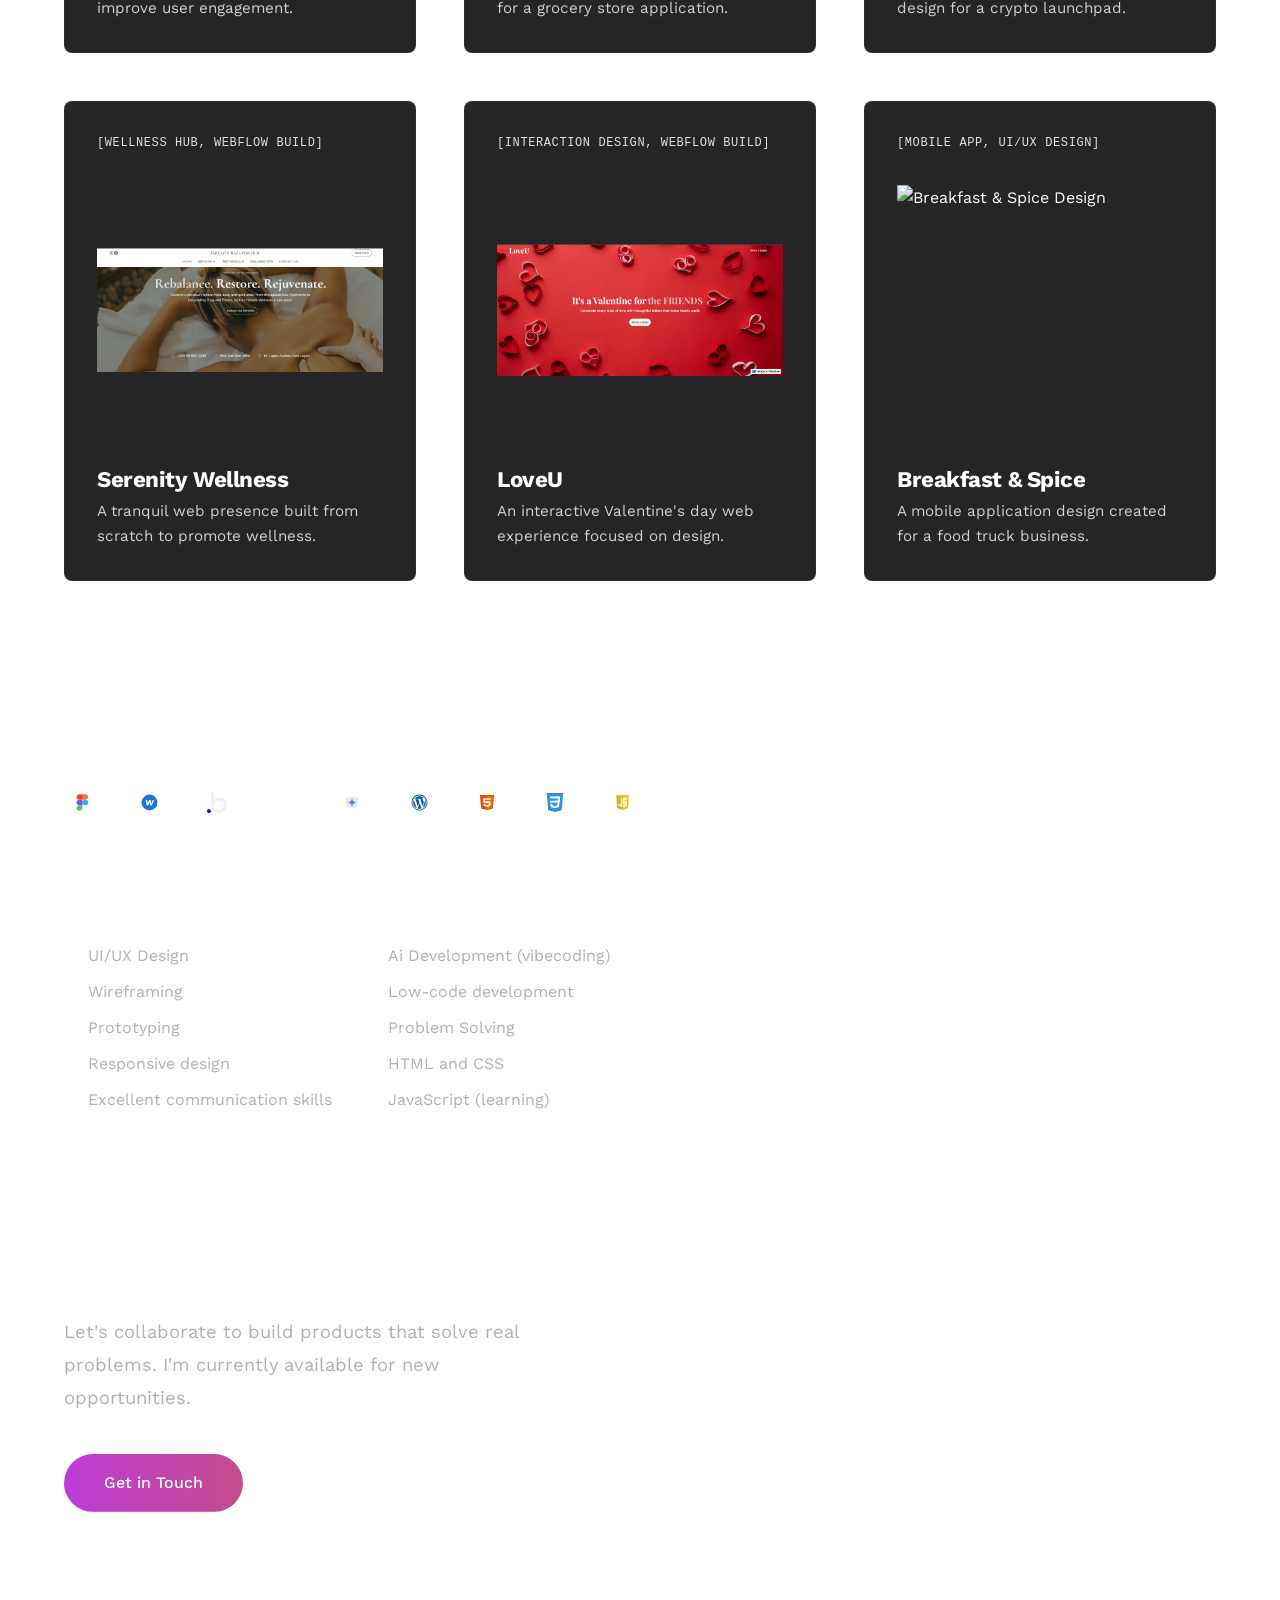
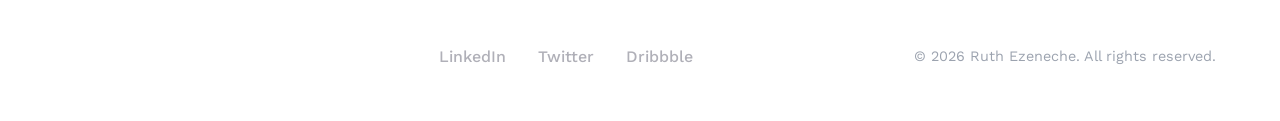
==== commit 05e9ae5f: "Add premium case study layouts and about page styling" ====
--- a/index.html
+++ b/index.html
@@ -24,7 +24,7 @@
             <span class="bar"></span>
         </div>
         <div class="nav-links">
-            <a href="#about">About</a>
+            <a class="hidden" href="#about">About</a>
             <a href="#work">Selected Works</a>
             <a href="#contact">Contact</a>
             <a href="#contact">Resume</a>
@@ -38,7 +38,8 @@
                 <h1 class="hero-title fade-up">I am <span class="bold-text">Ruth</span>, a <span class="bold-text">UI/UX
                         Designer</span> who also loves to <span class="bold-text">Build</span></h1>
                 <p class="hero-subtitle fade-up delay-1">Currently bringing my ideas to life using Webflow, Bubble and
-                    AI tools. Passionate about creating meaningful products that positively impact people's lives.</p>
+                    AI tools. I'm passionate about creating meaningful products that positively impact people's lives.
+                </p>
 
                 <div class="hero-actions fade-up delay-2">
                     <a href="#work" class="btn btn-primary">View Selected Works</a>
@@ -59,74 +60,73 @@
             <div class="works-grid">
                 <!-- Project 1 -->
                 <a href="converseo.html" class="work-card fade-up">
+                    <div class="work-tags">[LANGUAGE APP, PRODUCT DESIGN]</div>
                     <div class="work-image-container">
                         <img src="./Images/Frame 7.png" alt="Converseo App Design" class="work-image">
                     </div>
                     <div class="work-info">
                         <h3>Converseo</h3>
-                        <p>Language Learning App • Product Design</p>
-                        <span class="view-project">View Case Study →</span>
+                        <p>A language learning app designed to improve user engagement.</p>
                     </div>
                 </a>
 
                 <!-- Project 2 -->
                 <a href="roban.html" class="work-card fade-up delay-1">
+                    <div class="work-tags">[GROCERY APP, PRODUCT DESIGN]</div>
                     <div class="work-image-container">
                         <img src="./Images/Roban-cover.png" alt="Roban App Design" class="work-image">
                     </div>
                     <div class="work-info">
                         <h3>Roban</h3>
-                        <p>Grocery Store App • Product Design</p>
-                        <span class="view-project">View Case Study →</span>
+                        <p>A modern product design approach for a grocery store application.</p>
                     </div>
                 </a>
 
                 <!-- Project 3 -->
                 <a href="notty.html" class="work-card fade-up delay-2">
+                    <div class="work-tags">[CRYPTO LAUNCHPAD, PRODUCT DESIGN]</div>
                     <div class="work-image-container">
                         <img src="./Images/reframe-notty-compressed.png" alt="Notty Terminal Design" class="work-image">
                     </div>
                     <div class="work-info">
                         <h3>Notty Terminal</h3>
-                        <p>Crypto Launchpad • Product Design</p>
-                        <span class="view-project">View Case Study →</span>
+                        <p>Streamlined interface and product design for a crypto launchpad.</p>
                     </div>
                 </a>
 
                 <!-- Project 4 -->
                 <a href="serenity.html" class="work-card fade-up">
+                    <div class="work-tags">[WELLNESS HUB, WEBFLOW BUILD]</div>
                     <div class="work-image-container">
                         <img src="./Images/Serenity-screenshot.png" alt="Serenity Wellness Design" class="work-image">
                     </div>
                     <div class="work-info">
                         <h3>Serenity Wellness</h3>
-                        <p>Wellness Hub • Webflow Build</p>
-                        <span class="view-project">View Case Study →</span>
+                        <p>A tranquil web presence built from scratch to promote wellness.</p>
                     </div>
                 </a>
 
                 <!-- Project 5 -->
-                <a href="https://loveu.webflow.io/" class="work-card fade-up delay-1">
+                <a href="loveu.html" class="work-card fade-up delay-1">
+                    <div class="work-tags">[INTERACTION DESIGN, WEBFLOW BUILD]</div>
                     <div class="work-image-container">
                         <img src="./Images/LoveU-hero.png" alt="LoveU Interaction Design" class="work-image">
                     </div>
                     <div class="work-info">
                         <h3>LoveU</h3>
-                        <p>Valentine's Interaction • Webflow Build</p>
-                        <span class="view-project">View Website →</span>
-                        <span class="view-project">View Case Study →</span>
-                    </div>
-                </a>
+                        <p>An interactive Valentine's day web experience focused on design.</p>
+                    </div>
+                </a>
+
                 <!-- Project 6 -->
-                <a href="https://loveu.webflow.io/" class="work-card fade-up delay-1">
-                    <div class="work-image-container">
-                        <img src="./Images/Breakfast and spice.png" alt="LoveU Interaction Design" class="work-image">
+                <a href="breakfast.html" class="work-card fade-up delay-1">
+                    <div class="work-tags">[MOBILE APP, UI/UX DESIGN]</div>
+                    <div class="work-image-container">
+                        <img src="./Images/Breakfast and spice.png" alt="Breakfast & Spice Design" class="work-image">
                     </div>
                     <div class="work-info">
                         <h3>Breakfast & Spice</h3>
-                        <p>A food truck mobile app design • UI/UX Design</p>
-                        <span class="view-project">View Website →</span>
-                        <span class="view-project">View Case Study →</span>
+                        <p>A mobile application design created for a food truck business.</p>
                     </div>
                 </a>
             </div>
@@ -138,19 +138,39 @@
 
                 <div class="about-intro fade-up">
 
-                    <div class="about-text">
+                    <div class="about-text hidden">
                         <h2 class="section-heading">A Little About Me</h2>
                         <p class="about-text">
-                            Hi! I'm Ruth, a UI/UX designer who also loves to build. Currently, I bring my ideas to life
-                            using Webflow, Bubble and Ai tools. I am passionate about creating meaningful products that
-                            positively impact people's lives.
-                            I have a strong understanding of design thinking, human-centered design, and Information
-                            architecture, and I am a forever student because learning never stops.<br>
-
-                            Outside of work, I enjoy reading, baking cakes, practicing my very poor French, dancing
-                            salsa, and traveling.
+
+                            Hello there 👋, thank's for getting to this point in my Portfolio. A little introduction, my
+                            name is Ruth Ezeneche and my dream is to be a really good Design Engineer. My journey into
+                            design started with a desire to create.
+
                         </p>
-                        <a href="about.html" class="read-more">Read full story →</a>
+
+                        <p class="about-text">
+                            With a degree in Human Resources Management and
+                            years of experience in Customer service, sales and HR, I have worked in people
+                            facing roles for the most of my career and have learnt over time to understand people and
+                            anticipate their needs. That experience shaped how I think about design today, with empathy,
+                            clarity, and a strong focus on usability.<br>
+
+                            Now, I design and build products using tools like Figma, Bubble, and Webflow, with a growing
+                            interest in frontend development. I’m especially interested in the space between design and
+                            development, where ideas turn into real, usable experiences.
+
+                        </p>
+
+
+                        <p class="about-text">
+                            My biggest goal remains continuous self-improvement, striving to refine my craft and to
+                            evolve as a designer and developer. <br>
+
+                            When I'm not working, I enjoy reading, baking, practicing my (very questionable) French,
+                            dancing salsa, and traveling.
+
+                        </p>
+                        <a href="about.html" class="read-more">Let's work together →</a>
                     </div>
 
                     <div class="about-details fade-up delay-1">
@@ -202,11 +222,11 @@
 
                                 <ul class="skills-group">
 
-                                    <li>Human centered design</li>
+                                    <li>Ai Development (vibecoding)</li>
                                     <li>Low-code development</li>
+                                    <li>Problem Solving</li>
                                     <li>HTML and CSS</li>
-                                    <li>Collaboration</li>
-                                    <li>Problem solving</li>
+                                    <li>JavaScript (learning)</li>
                                 </ul>
                             </div>
 
@@ -218,7 +238,7 @@
 
                 </div>
 
-                <div class="my-pictures">
+                <div class="my-pictures hidden">
                     <div class="pictures-wrapper">
                         <img class=" bio-image" src="./Images/Ruth-at-LaPalm.jpg" alt="Ruth Ezeneche">
                     </div>
--- a/style.css
+++ b/style.css
@@ -89,6 +89,10 @@
     font-weight: 700;
     font-size: 1.5rem;
     letter-spacing: -0.02em;
+}
+
+.hidden {
+    display: none !important;
 }
 
 .hamburger {
@@ -152,9 +156,9 @@
     display: flex;
     flex-direction: column;
     justify-content: center;
-    padding: 0 5%;
+    padding: 7rem 5% 1rem;
     position: relative;
-    padding-top: 7rem;
+
 }
 
 
@@ -242,7 +246,7 @@
    SECTIONS & UTILITIES 
 ------------------- */
 .works {
-    padding: 8rem 5%;
+    padding: 4rem 5%;
     min-height: 100vh;
 }
 
@@ -290,7 +294,7 @@
    ABOUT SECTION 
 ------------------- */
 .about-section {
-    padding: 3rem 5%;
+    padding: 4rem 5%;
     border-bottom: 1px solid var(--border-color);
 }
 
@@ -314,9 +318,11 @@
 .about-text {
     font-size: 1.15rem;
     margin-bottom: 2.5rem;
-    max-width: 500px;
+    width: 90%;
     line-height: 1.8;
 }
+
+
 
 .tools-images {
     width: 64px;
@@ -359,7 +365,7 @@
 
 .pictures-wrapper {
     width: 100%;
-    height: 50%;
+    max-height: 30%;
     border-radius: 1rem;
 }
 
@@ -435,43 +441,56 @@
     display: grid;
     grid-template-columns: repeat(auto-fill, minmax(320px, 1fr));
     gap: 3rem;
-    align-items: start;
+    align-items: stretch;
 }
 
 .work-card {
-    display: block;
-    background: var(--surface-color);
-    border: 1px solid var(--border-color);
-    border-radius: 16px;
-    padding: 1.5rem;
+    display: flex;
+    flex-direction: column;
+    background: #252528;
+    border: 1px solid rgba(255, 255, 255, 0.05);
+    border-radius: 8px;
+    padding: 2rem;
     text-decoration: none;
     color: var(--text-primary);
     transition: var(--transition-smooth);
-    overflow: hidden;
     position: relative;
     cursor: pointer;
+    min-height: 480px;
 }
 
 .work-card:hover {
     transform: translateY(-4px);
     border-color: rgba(255, 255, 255, 0.15);
     box-shadow: 0 10px 30px rgba(0, 0, 0, 0.5);
-    background: #18181A;
+    background: #2A2A2D;
+}
+
+.work-tags {
+    font-family: 'Courier New', Courier, monospace;
+    font-size: 0.75rem;
+    color: #e0e0e0;
+    letter-spacing: 0.05em;
+    text-transform: uppercase;
+    margin-bottom: 2rem;
 }
 
 .work-image-container {
     width: 100%;
-    height: 240px;
-    border-radius: 12px;
+    flex-grow: 1;
+    display: flex;
+    align-items: center;
+    justify-content: center;
+    margin-bottom: 2rem;
+    background: transparent;
     overflow: hidden;
-    margin-bottom: 1.5rem;
-    background: #111;
 }
 
 .work-image {
     width: 100%;
     height: 100%;
-    object-fit: cover;
+    max-height: 280px;
+    object-fit: contain;
     transition: transform 0.6s cubic-bezier(0.16, 1, 0.3, 1);
 }
 
@@ -479,28 +498,22 @@
     transform: scale(1.05);
 }
 
+.work-info {
+    margin-top: auto;
+}
+
 .work-info h3 {
+    font-family: var(--font-heading);
     font-size: 1.4rem;
+    font-weight: 700;
     margin-bottom: 0.5rem;
+    color: #ffffff;
 }
 
 .work-info p {
-    color: var(--text-secondary);
+    color: #d1d1d1;
     font-size: 0.95rem;
-    margin-bottom: 1.5rem;
-}
-
-.view-project {
-    display: inline-block;
-    font-size: 0.9rem;
-    font-weight: 500;
-    color: var(--text-secondary);
-    transition: var(--transition-smooth);
-}
-
-.work-card:hover .view-project {
-    color: var(--text-primary);
-    transform: translateX(5px);
+    margin-bottom: 0;
 }
 
 /* -------------------
@@ -575,6 +588,245 @@
 .footer-copyright {
     color: var(--text-secondary);
     font-size: 0.9rem;
+}
+
+/* -------------------
+   PREMIUM CASE STUDY (Converseo)
+------------------- */
+.cs-premium-main {
+    padding-top: 10rem;
+    padding-bottom: 6rem;
+    max-width: 1200px;
+    margin: 0 auto;
+    padding-left: 5%;
+    padding-right: 5%;
+}
+
+.cs-hero-wrapper {
+    text-align: center;
+    margin-bottom: 5rem;
+}
+
+.cs-pill {
+    display: inline-block;
+    padding: 0.5rem 1.2rem;
+    border-radius: 100px;
+    background: rgba(188, 60, 216, 0.1);
+    color: #BC3CD8;
+    font-size: 0.85rem;
+    font-weight: 600;
+    letter-spacing: 0.05em;
+    text-transform: uppercase;
+    margin-bottom: 1.5rem;
+    border: 1px solid rgba(188, 60, 216, 0.2);
+}
+
+.cs-huge-title {
+    font-size: clamp(3rem, 8vw, 6rem);
+    letter-spacing: -0.03em;
+    margin-bottom: 1.5rem;
+    font-family: var(--font-heading);
+}
+
+.cs-hero-subtitle {
+    font-size: 1.25rem;
+    color: var(--text-secondary);
+    max-width: 700px;
+    margin: 0 auto 3rem;
+    line-height: 1.6;
+}
+
+.cs-bento-meta {
+    display: grid;
+    grid-template-columns: repeat(auto-fit, minmax(200px, 1fr));
+    gap: 2rem;
+    background: var(--surface-color);
+    border: 1px solid var(--border-color);
+    border-radius: 16px;
+    padding: 3rem;
+    margin-bottom: 8rem;
+    text-align: left;
+}
+
+.meta-block h4 {
+    font-size: 0.85rem;
+    text-transform: uppercase;
+    color: var(--text-secondary);
+    letter-spacing: 0.05em;
+    margin-bottom: 0.5rem;
+}
+
+.meta-block p {
+    font-size: 1.1rem;
+    color: var(--text-primary);
+    font-weight: 500;
+}
+
+.cs-split-section {
+    display: grid;
+    grid-template-columns: repeat(auto-fit, minmax(400px, 1fr));
+    gap: 4rem;
+    margin-bottom: 8rem;
+    align-items: start;
+}
+
+.cs-section-title {
+    font-size: 2.5rem;
+    letter-spacing: -0.02em;
+    margin-bottom: 1.5rem;
+}
+
+.cs-text-body {
+    font-size: 1.15rem;
+    line-height: 1.8;
+    color: var(--text-secondary);
+}
+
+.cs-image-grid {
+    display: grid;
+    grid-template-columns: 1fr 1fr;
+    gap: 2rem;
+    margin-bottom: 8rem;
+}
+
+.cs-image-grid.featured {
+    grid-template-columns: 1fr;
+    margin-bottom: 2rem;
+}
+
+.cs-image-card {
+    background: #151518;
+    border-radius: 16px;
+    overflow: hidden;
+    min-height: 500px;
+    display: flex;
+    align-items: center;
+    justify-content: center;
+    border: 1px solid rgba(255, 255, 255, 0.03);
+    position: relative;
+    transition: transform 0.4s ease;
+}
+
+.cs-image-card:hover {
+    transform: translateY(-5px);
+}
+
+.cs-image-card.small {
+    min-height: 350px;
+}
+
+.cs-image-card img {
+    width: 100%;
+    height: 100%;
+    object-fit: cover;
+}
+
+.cs-placeholder-text {
+    position: absolute;
+    color: rgba(255, 255, 255, 0.3);
+    font-family: monospace;
+    font-size: 0.9rem;
+    text-align: center;
+    padding: 2rem;
+}
+
+.cs-cards-grid {
+    display: grid;
+    grid-template-columns: repeat(auto-fit, minmax(300px, 1fr));
+    gap: 2rem;
+    margin-bottom: 8rem;
+}
+
+.cs-feature-card {
+    background: var(--surface-color);
+    border: 1px solid var(--border-color);
+    border-radius: 16px;
+    padding: 2.5rem;
+}
+
+.cs-feature-card h3 {
+    font-size: 1.4rem;
+    margin-bottom: 1rem;
+}
+
+/* -------------------
+   MINIMAL CONTACT LIST 
+------------------- */
+.minimal-contact {
+    margin-top: 4rem;
+}
+
+.minimal-contact-header {
+    display: flex;
+    align-items: center;
+    gap: 1.5rem;
+    margin-bottom: 2rem;
+}
+
+.minimal-contact-header h3 {
+    margin-bottom: 0;
+    white-space: nowrap;
+}
+
+.minimal-contact-line {
+    flex-grow: 1;
+    height: 1px;
+    background-color: var(--border-color);
+}
+
+.minimal-contact-list {
+    display: flex;
+    flex-direction: column;
+    gap: 0.75rem;
+    list-style: none;
+}
+
+.minimal-contact-list li::before {
+    display: none;
+}
+
+.minimal-contact-link {
+    font-size: 1rem;
+    line-height: 1.5;
+    color: var(--text-primary);
+    text-decoration: none;
+    transition: var(--transition-smooth);
+    display: inline-flex;
+    align-items: center;
+    gap: 0.5rem;
+    width: fit-content;
+    cursor: pointer;
+}
+
+.minimal-contact-link span {
+    font-size: 0.9rem;
+    color: var(--text-secondary);
+    transition: transform 0.3s ease;
+}
+
+.minimal-contact-link:hover {
+    color: #BC3CD8;
+}
+
+.minimal-contact-link:hover span {
+    transform: translate(3px, -3px);
+    color: #BC3CD8;
+}
+
+.copy-feedback {
+    font-size: 0.85rem;
+    color: #4CAF50;
+    background: rgba(76, 175, 80, 0.1);
+    padding: 0.1rem 0.5rem;
+    border-radius: 4px;
+    margin-left: 0.5rem;
+    opacity: 0;
+    transition: opacity 0.3s ease;
+    pointer-events: none;
+}
+
+.copy-feedback.show {
+    opacity: 1;
 }
 
 /* -------------------
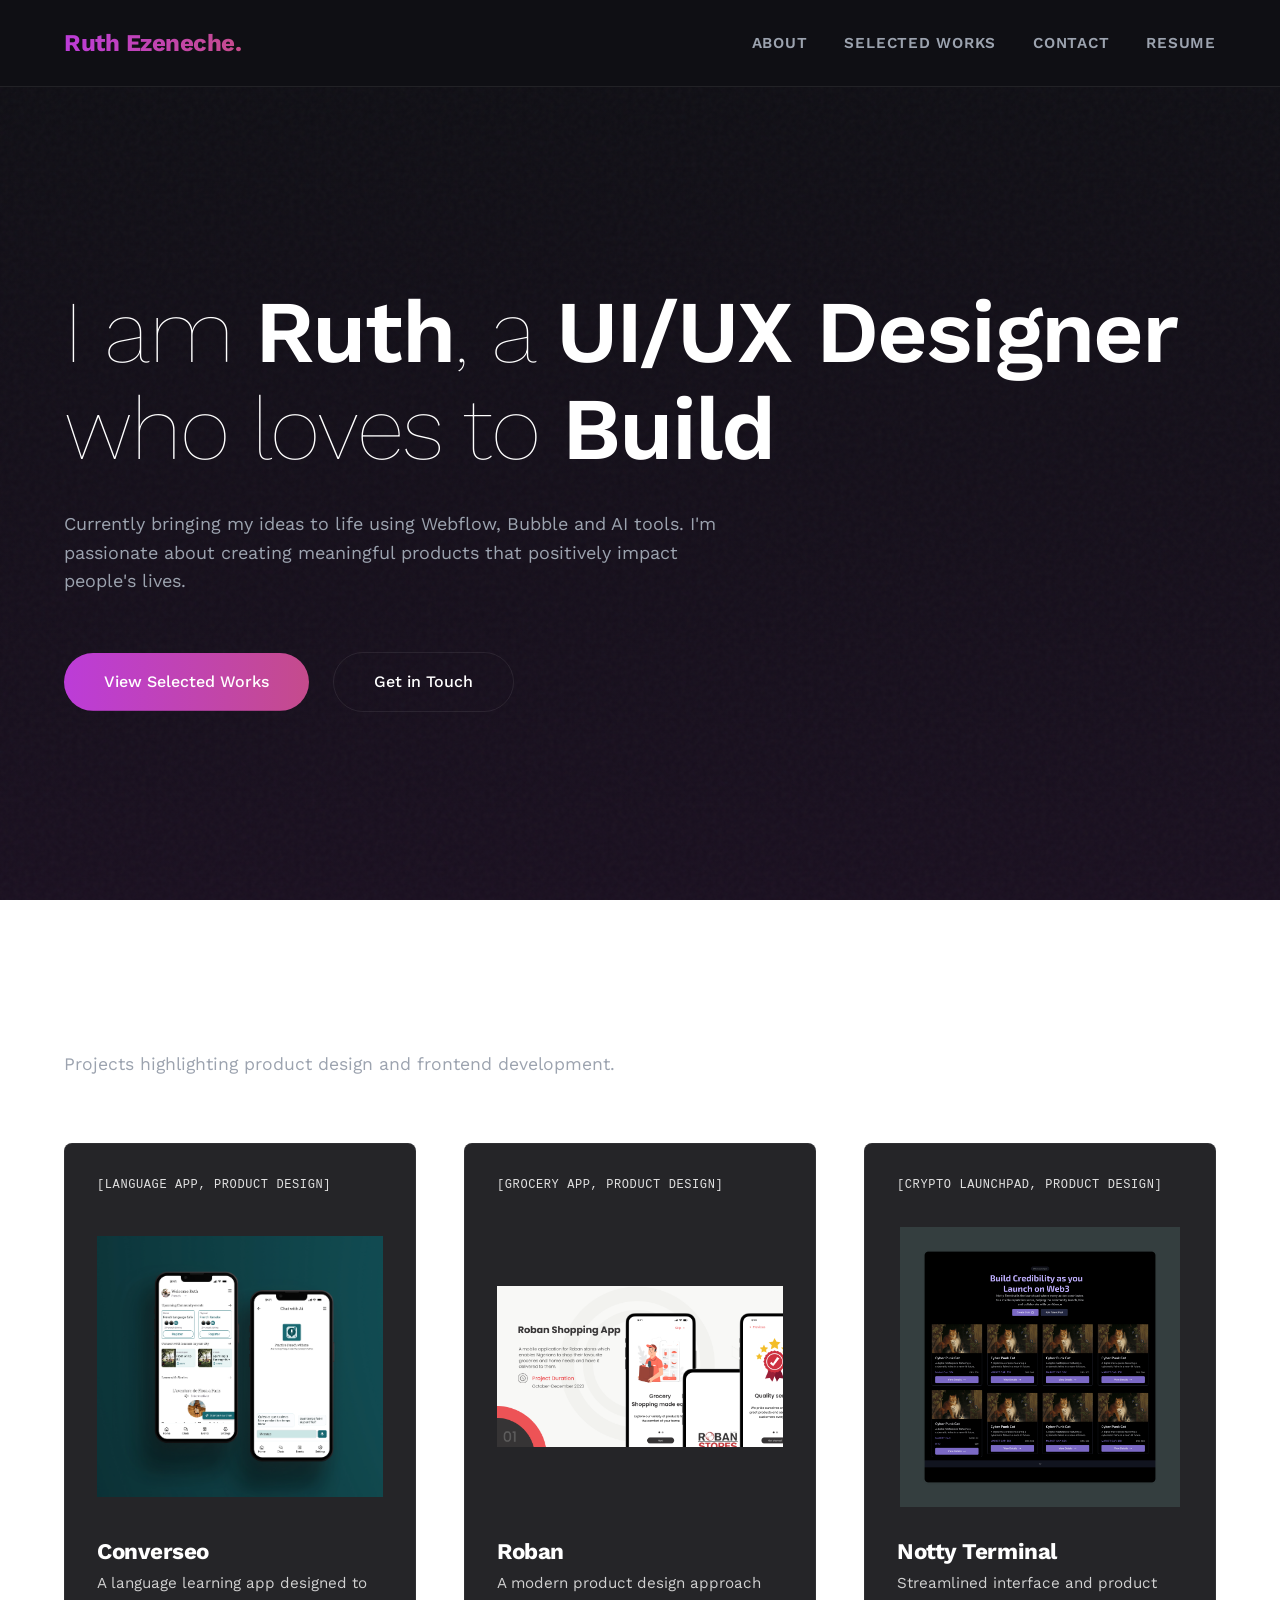
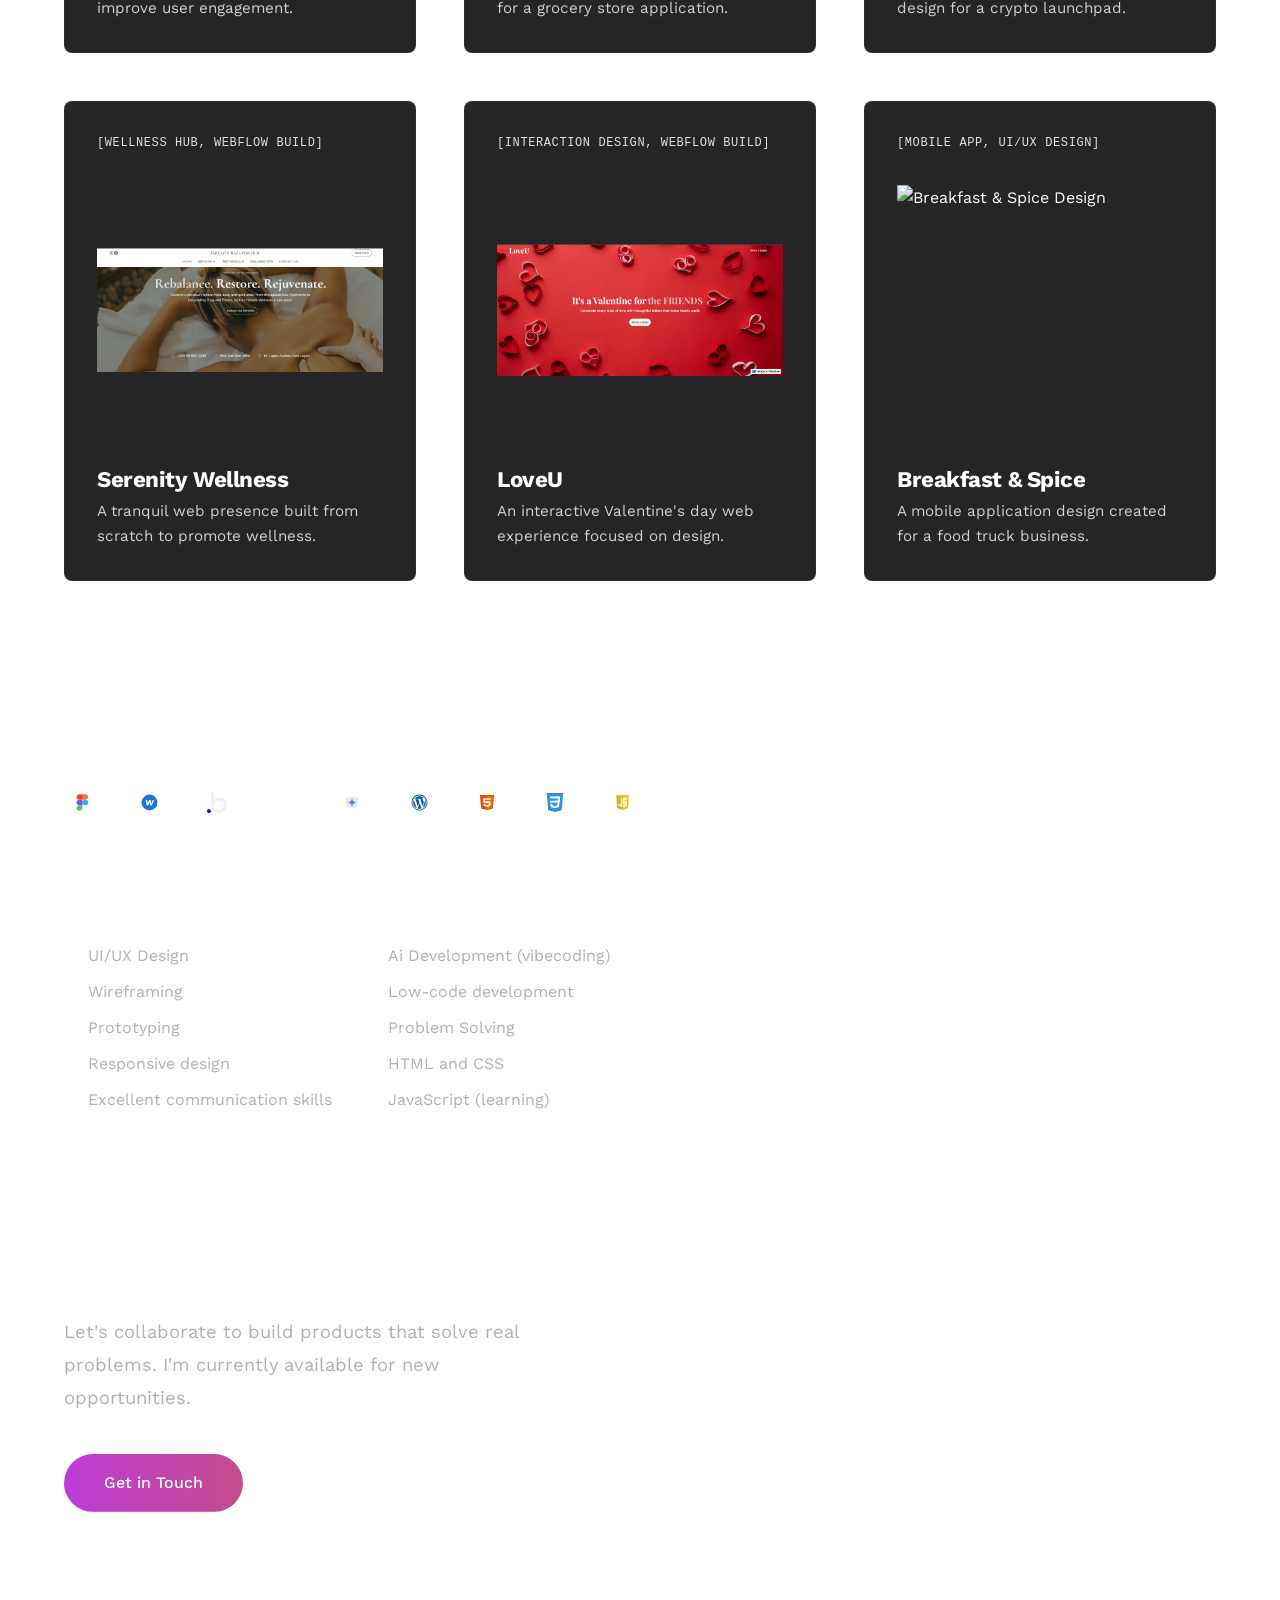
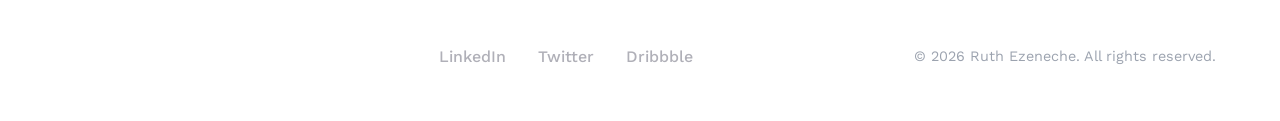
==== commit cd711195: "Remove unused pages" ====
--- a/index.html
+++ b/index.html
@@ -24,7 +24,7 @@
             <span class="bar"></span>
         </div>
         <div class="nav-links">
-            <a class="hidden" href="#about">About</a>
+            <a href="about.html">About</a>
             <a href="#work">Selected Works</a>
             <a href="#contact">Contact</a>
             <a href="#contact">Resume</a>
@@ -36,7 +36,7 @@
         <section class="hero" id="home">
             <div class="hero-content">
                 <h1 class="hero-title fade-up">I am <span class="bold-text">Ruth</span>, a <span class="bold-text">UI/UX
-                        Designer</span> who also loves to <span class="bold-text">Build</span></h1>
+                        Designer</span> who loves to <span class="bold-text">Build</span></h1>
                 <p class="hero-subtitle fade-up delay-1">Currently bringing my ideas to life using Webflow, Bubble and
                     AI tools. I'm passionate about creating meaningful products that positively impact people's lives.
                 </p>
@@ -59,7 +59,7 @@
 
             <div class="works-grid">
                 <!-- Project 1 -->
-                <a href="converseo.html" class="work-card fade-up">
+                <a href="case-studies.html#converseo" class="work-card fade-up">
                     <div class="work-tags">[LANGUAGE APP, PRODUCT DESIGN]</div>
                     <div class="work-image-container">
                         <img src="./Images/Frame 7.png" alt="Converseo App Design" class="work-image">
@@ -71,7 +71,7 @@
                 </a>
 
                 <!-- Project 2 -->
-                <a href="roban.html" class="work-card fade-up delay-1">
+                <a href="case-studies.html#roban" class="work-card fade-up delay-1">
                     <div class="work-tags">[GROCERY APP, PRODUCT DESIGN]</div>
                     <div class="work-image-container">
                         <img src="./Images/Roban-cover.png" alt="Roban App Design" class="work-image">
@@ -83,7 +83,7 @@
                 </a>
 
                 <!-- Project 3 -->
-                <a href="notty.html" class="work-card fade-up delay-2">
+                <a href="case-studies.html#notty" class="work-card fade-up delay-2">
                     <div class="work-tags">[CRYPTO LAUNCHPAD, PRODUCT DESIGN]</div>
                     <div class="work-image-container">
                         <img src="./Images/reframe-notty-compressed.png" alt="Notty Terminal Design" class="work-image">
@@ -95,7 +95,7 @@
                 </a>
 
                 <!-- Project 4 -->
-                <a href="serenity.html" class="work-card fade-up">
+                <a href="case-studies.html#serenity" class="work-card fade-up">
                     <div class="work-tags">[WELLNESS HUB, WEBFLOW BUILD]</div>
                     <div class="work-image-container">
                         <img src="./Images/Serenity-screenshot.png" alt="Serenity Wellness Design" class="work-image">
@@ -107,7 +107,7 @@
                 </a>
 
                 <!-- Project 5 -->
-                <a href="loveu.html" class="work-card fade-up delay-1">
+                <a href="case-studies.html#loveu" class="work-card fade-up delay-1">
                     <div class="work-tags">[INTERACTION DESIGN, WEBFLOW BUILD]</div>
                     <div class="work-image-container">
                         <img src="./Images/LoveU-hero.png" alt="LoveU Interaction Design" class="work-image">
@@ -119,7 +119,7 @@
                 </a>
 
                 <!-- Project 6 -->
-                <a href="breakfast.html" class="work-card fade-up delay-1">
+                <a href="case-studies.html#breakfast" class="work-card fade-up delay-1">
                     <div class="work-tags">[MOBILE APP, UI/UX DESIGN]</div>
                     <div class="work-image-container">
                         <img src="./Images/Breakfast and spice.png" alt="Breakfast & Spice Design" class="work-image">
--- a/style.css
+++ b/style.css
@@ -596,7 +596,6 @@
 .cs-premium-main {
     padding-top: 10rem;
     padding-bottom: 6rem;
-    max-width: 1200px;
     margin: 0 auto;
     padding-left: 5%;
     padding-right: 5%;
@@ -614,26 +613,25 @@
     background: rgba(188, 60, 216, 0.1);
     color: #BC3CD8;
     font-size: 0.85rem;
-    font-weight: 600;
+    font-weight: 500;
     letter-spacing: 0.05em;
-    text-transform: uppercase;
+
     margin-bottom: 1.5rem;
     border: 1px solid rgba(188, 60, 216, 0.2);
 }
 
+.con {
+    background: rgba(85, 156, 164, 0.2);
+    color: #D2E7E9;
+    border: 1px solid rgba(85, 156, 164, 0.2);
+}
+
+
 .cs-huge-title {
-    font-size: clamp(3rem, 8vw, 6rem);
+    font-size: clamp(3rem, 7vw, 5.5rem);
     letter-spacing: -0.03em;
     margin-bottom: 1.5rem;
     font-family: var(--font-heading);
-}
-
-.cs-hero-subtitle {
-    font-size: 1.25rem;
-    color: var(--text-secondary);
-    max-width: 700px;
-    margin: 0 auto 3rem;
-    line-height: 1.6;
 }
 
 .cs-bento-meta {
@@ -666,8 +664,16 @@
     display: grid;
     grid-template-columns: repeat(auto-fit, minmax(400px, 1fr));
     gap: 4rem;
-    margin-bottom: 8rem;
+    margin: 10rem 0;
     align-items: start;
+}
+
+.rounded {
+    border-radius: 8px;
+}
+
+.rounded img {
+    border-radius: 8px;
 }
 
 .cs-section-title {
@@ -677,7 +683,7 @@
 }
 
 .cs-text-body {
-    font-size: 1.15rem;
+    font-size: 1rem;
     line-height: 1.8;
     color: var(--text-secondary);
 }
@@ -698,11 +704,11 @@
     background: #151518;
     border-radius: 16px;
     overflow: hidden;
+    width: 100%;
     min-height: 500px;
     display: flex;
     align-items: center;
     justify-content: center;
-    border: 1px solid rgba(255, 255, 255, 0.03);
     position: relative;
     transition: transform 0.4s ease;
 }
@@ -715,11 +721,25 @@
     min-height: 350px;
 }
 
+.cs-image-card.hero-card {
+    min-height: 600px;
+    width: 100%;
+}
+
+.cs-image-card.dark-card {
+    background: #1a1a1d;
+}
+
 .cs-image-card img {
     width: 100%;
-    height: 100%;
+    height: auto;
     object-fit: cover;
 }
+
+.black {
+    background-color: #0D1F21;
+}
+
 
 .cs-placeholder-text {
     position: absolute;
@@ -738,15 +758,16 @@
 }
 
 .cs-feature-card {
-    background: var(--surface-color);
-    border: 1px solid var(--border-color);
+
+    border: 1px solid #0A4E55;
     border-radius: 16px;
-    padding: 2.5rem;
+    padding: 1.5rem 1rem;
 }
 
 .cs-feature-card h3 {
     font-size: 1.4rem;
     margin-bottom: 1rem;
+    color: #fff;
 }
 
 /* -------------------
@@ -827,6 +848,163 @@
 
 .copy-feedback.show {
     opacity: 1;
+}
+
+/* -------------------
+   UTILITY CLASSES REPLACING INLINE STYLES 
+------------------- */
+.pt-2 {
+    padding-top: 2rem;
+}
+
+.divider {
+    border: solid 1px var(--border-color);
+    width: 100%;
+    height: 1px;
+    margin: 2rem 0;
+}
+
+.mt-2 {
+    margin-top: 2rem;
+}
+
+.mt-4 {
+    margin-top: 4rem;
+}
+
+.mb-1 {
+    margin-bottom: 1rem;
+}
+
+.mb-1-5 {
+    margin-bottom: 1.5rem;
+}
+
+.mb-2 {
+    margin-bottom: 2rem;
+}
+
+.mb-4 {
+    margin-bottom: 4rem;
+}
+
+.mb-5 {
+    margin-bottom: 5rem;
+}
+
+.my-4 {
+    margin-top: 4rem;
+    margin-bottom: 4rem;
+}
+
+.mb-0-5 {
+    margin-bottom: 0.5rem;
+}
+
+.mb-0 {
+    margin-bottom: 0 !important;
+}
+
+.text-left {
+    text-align: left !important;
+}
+
+.text-center {
+    text-align: center;
+}
+
+.text-white {
+    color: white;
+    margin-bottom: 1.5rem;
+    font-size: 2rem;
+}
+
+.text-light {
+    color: #d1d1d1;
+}
+
+.max-w-700 {
+    max-width: 700px;
+    margin: 0 0 2rem;
+}
+
+/* Components */
+.cs-meta {
+    display: flex;
+    gap: 2rem;
+    margin-bottom: 3rem;
+    color: #e0e0e0;
+    font-family: 'Courier New', Courier, monospace;
+    font-size: 0.9rem;
+    text-transform: uppercase;
+    flex-wrap: wrap;
+    /* Good for responsiveness */
+}
+
+.cs-list {
+    padding-left: 1.5rem;
+}
+
+.cs-list li {
+    margin-bottom: 0.5rem;
+}
+
+.cs-image-grid.col-2 {
+    grid-template-columns: 1fr 1fr;
+}
+
+.cs-cta.center {
+    display: flex;
+    justify-content: center;
+    gap: 1.5rem;
+    padding: 4rem 0;
+    border-top: 1px solid rgba(255, 255, 255, 0.1);
+}
+
+.cs-cta-bottom {
+    display: flex;
+    gap: 1.5rem;
+    border-top: 1px solid rgba(255, 255, 255, 0.1);
+    padding-top: 3rem;
+    flex-wrap: wrap;
+}
+
+.btn.btn-pill {
+    padding: 1rem 2rem;
+    border-radius: 100px;
+    text-decoration: none;
+    color: white;
+}
+
+.btn-secondary.btn-pill {
+    border: 1px solid rgba(255, 255, 255, 0.2);
+}
+
+.image-placeholder {
+    width: 100%;
+    background: #252528;
+    border: 1px solid rgba(255, 255, 255, 0.05);
+    /* Normalized border color */
+    border-radius: 12px;
+    display: flex;
+    align-items: center;
+    justify-content: center;
+    color: #666;
+    margin-bottom: 2rem;
+    overflow: hidden;
+}
+
+.image-placeholder.h-400 {
+    height: 400px;
+}
+
+.image-placeholder.h-350 {
+    height: 350px;
+}
+
+.about-section.no-border-top {
+    padding-top: 8rem;
+    border-top: none;
 }
 
 /* -------------------
@@ -974,4 +1152,312 @@
     .section-header h2 {
         font-size: 2.25rem;
     }
+}
+
+/* -------------------
+   CASE STUDIES DASHBOARD
+------------------- */
+.cs-dashboard {
+    display: flex;
+    min-height: 100vh;
+    padding-top: 80px;
+    /* Space for navbar */
+    max-width: 1400px;
+    margin: 0 auto;
+}
+
+.cs-sidebar {
+    width: 250px;
+    padding: 3rem 2rem;
+    border-right: 1px solid var(--border-color);
+    position: sticky;
+    top: 80px;
+    height: calc(100vh - 80px);
+    overflow-y: auto;
+    background: var(--bg-color);
+    z-index: 10;
+}
+
+.cs-sidebar-category {
+    margin-bottom: 2.5rem;
+}
+
+.cs-sidebar-category h3 {
+    font-size: 0.85rem;
+    text-transform: uppercase;
+    color: var(--text-secondary);
+    letter-spacing: 0.1em;
+    margin-bottom: 1rem;
+}
+
+.cs-tab-btn {
+    display: block;
+    width: 100%;
+    text-align: left;
+    background: none;
+    border: none;
+    color: var(--text-secondary);
+    font-family: var(--font-body);
+    font-size: 1.05rem;
+    padding: 0.75rem 0;
+    cursor: pointer;
+    transition: var(--transition-smooth);
+    position: relative;
+    font-weight: 500;
+}
+
+.cs-tab-btn:hover {
+    color: var(--text-primary);
+    transform: translateX(5px);
+}
+
+.cs-tab-btn.active {
+    color: #BC3CD8;
+    font-weight: 600;
+}
+
+.cs-content-area {
+    flex: 1;
+    position: relative;
+    overflow-x: hidden;
+}
+
+.cs-tab-content {
+    display: none;
+    opacity: 0;
+    transition: opacity 0.4s ease;
+}
+
+.cs-tab-content.active {
+    display: block;
+    opacity: 1;
+}
+
+/* Make Sidebar responsive */
+@media (max-width: 900px) {
+    .cs-dashboard {
+        flex-direction: column;
+    }
+
+    .cs-sidebar {
+        width: 100%;
+        height: auto;
+        position: relative;
+        top: 0;
+        border-right: none;
+        border-bottom: 1px solid var(--border-color);
+        display: flex;
+        flex-wrap: wrap;
+        flex-direction: column;
+        gap: 1.5rem;
+        padding: 2rem 5%;
+        z-index: 1;
+    }
+
+    .cs-sidebar-category {
+        margin-bottom: 0;
+        display: flex;
+        flex-direction: column;
+    }
+
+    .cs-tab-btn {
+        display: block;
+        width: 100%;
+        padding: 0.5rem 0;
+    }
+}
+
+/* CSS classes generated for case-studies.html refactor */
+.cs-meta {
+    display: flex;
+    gap: 2rem;
+    margin-bottom: 3rem;
+    color: #e0e0e0;
+    font-family: 'Courier New', Courier, monospace;
+    font-size: 0.9rem;
+    text-transform: uppercase;
+}
+
+.cs-cta.center {
+    display: flex;
+    justify-content: center;
+    gap: 1.5rem;
+    padding: 4rem 0;
+    border-top: 1px solid rgba(255, 255, 255, 0.1);
+}
+
+.cs-hero.left-aligned {
+    margin-bottom: 4rem;
+    text-align: left;
+}
+
+.cs-pill {
+    margin-bottom: 1.5rem;
+}
+
+.cs-huge-title {
+    margin-bottom: 1rem;
+    text-align: left;
+}
+
+.cs-hero-subtitle {
+    margin: 0 0 2rem;
+    max-width: 700px;
+    text-align: left;
+}
+
+.cs-premium-main.with-padding {
+    padding-top: 2rem;
+}
+
+.margin-top-2 {
+    margin-top: 2rem;
+}
+
+.margin-top-4 {
+    margin-top: 4rem;
+}
+
+.margin-bottom-4 {
+    margin-bottom: 4rem;
+}
+
+.margin-top-4-bottom-4 {
+    margin-top: 4rem;
+    margin-bottom: 4rem;
+}
+
+.cs-image-card.height-500 {
+    min-height: 500px;
+}
+
+.cs-image-card.height-600 {
+    min-height: 600px;
+}
+
+.cs-image-card.dark-bg {
+    background: #1a1a1d;
+}
+
+.cs-image-card.full-width {
+    width: 100%;
+}
+
+.cs-text-body ul {
+    padding-left: 1.5rem;
+}
+
+.cs-text-body li {
+    margin-bottom: 0.5rem;
+}
+
+.grid-2-cols {
+    grid-template-columns: 1fr 1fr;
+}
+
+.text-center {
+    text-align: center;
+}
+
+.mb-4 {
+    margin-bottom: 4rem;
+}
+
+.btn.primary {
+    padding: 1rem 2rem;
+    border-radius: 100px;
+    text-decoration: none;
+    color: white;
+}
+
+.btn.secondary {
+    padding: 1rem 2rem;
+    border-radius: 100px;
+    text-decoration: none;
+    color: white;
+    border: 1px solid rgba(255, 255, 255, 0.2);
+}
+
+.cs-hero.padding-bottom {
+    margin-bottom: 4rem;
+}
+
+.title-clamp {
+    font-size: clamp(2.5rem, 5vw, 4rem);
+    margin-bottom: 1rem;
+}
+
+.subtitle-d1d1d1 {
+    font-size: 1.25rem;
+    color: #d1d1d1;
+    margin-bottom: 2rem;
+}
+
+.image-placeholder {
+    width: 100%;
+    background: #252528;
+    border: 1px solid rgba(255, 255, 255, 0.05);
+    border-radius: 12px;
+    display: flex;
+    align-items: center;
+    justify-content: center;
+    color: #666;
+    margin-bottom: 2rem;
+    overflow: hidden;
+}
+
+.image-placeholder.h-400 {
+    height: 400px;
+}
+
+.image-placeholder.h-350 {
+    height: 350px;
+}
+
+.cs-section {
+    margin-bottom: 4rem;
+}
+
+.cs-section h2 {
+    font-size: 2rem;
+    margin-bottom: 1.5rem;
+    color: white;
+
+}
+
+.left {
+    text-align: left;
+}
+
+.cs-section p {
+    font-size: 1.15rem;
+    line-height: 1.8;
+    color: #B0B0B8;
+}
+
+.cs-section p.margin-bottom-2 {
+    margin-bottom: 2rem;
+}
+
+.cs-section ul {
+    font-size: 1.15rem;
+    line-height: 1.8;
+    color: #B0B0B8;
+    padding-left: 1.5rem;
+}
+
+.cs-section ul li {
+    margin-bottom: 0.5rem;
+}
+
+.mb-5 {
+    margin-bottom: 5rem;
+}
+
+.cs-cta.bottom-cta {
+    display: flex;
+    gap: 1.5rem;
+    border-top: 1px solid rgba(255, 255, 255, 0.1);
+    padding-top: 3rem;
+    flex-wrap: wrap;
 }
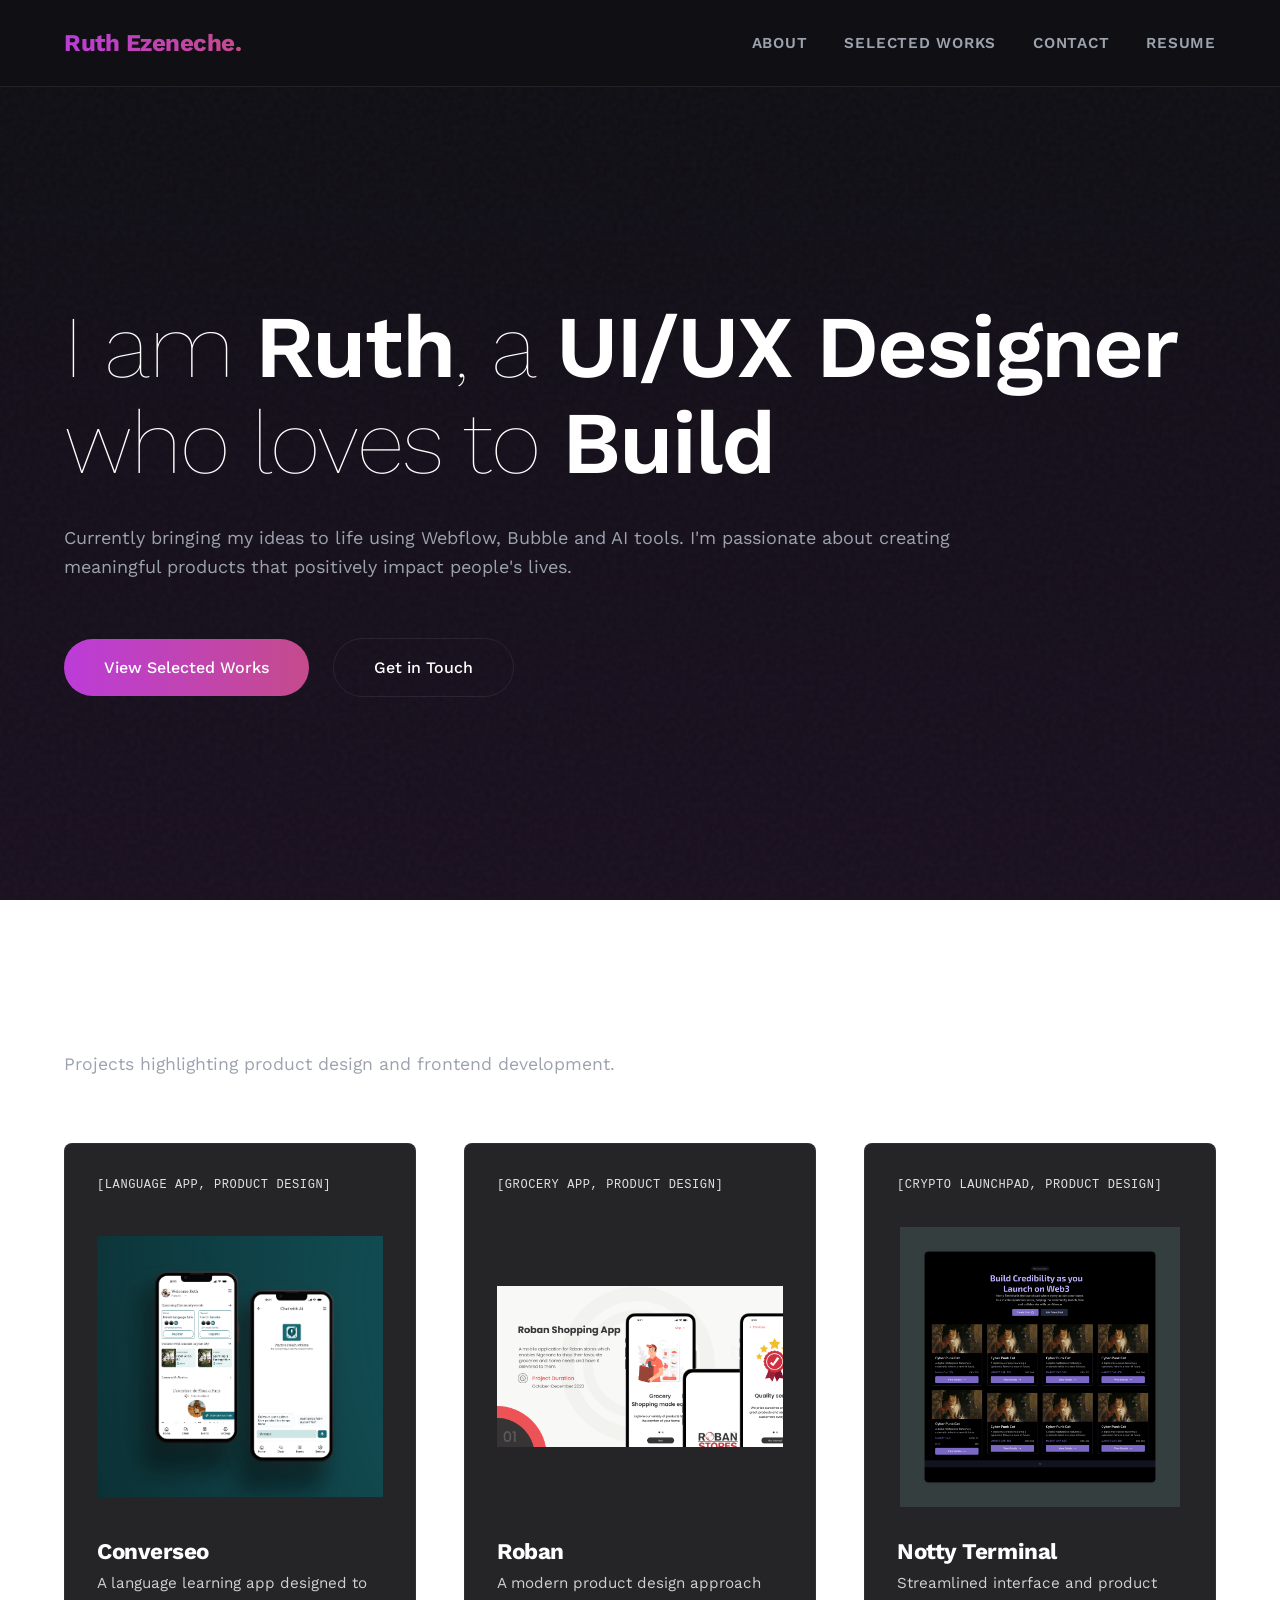
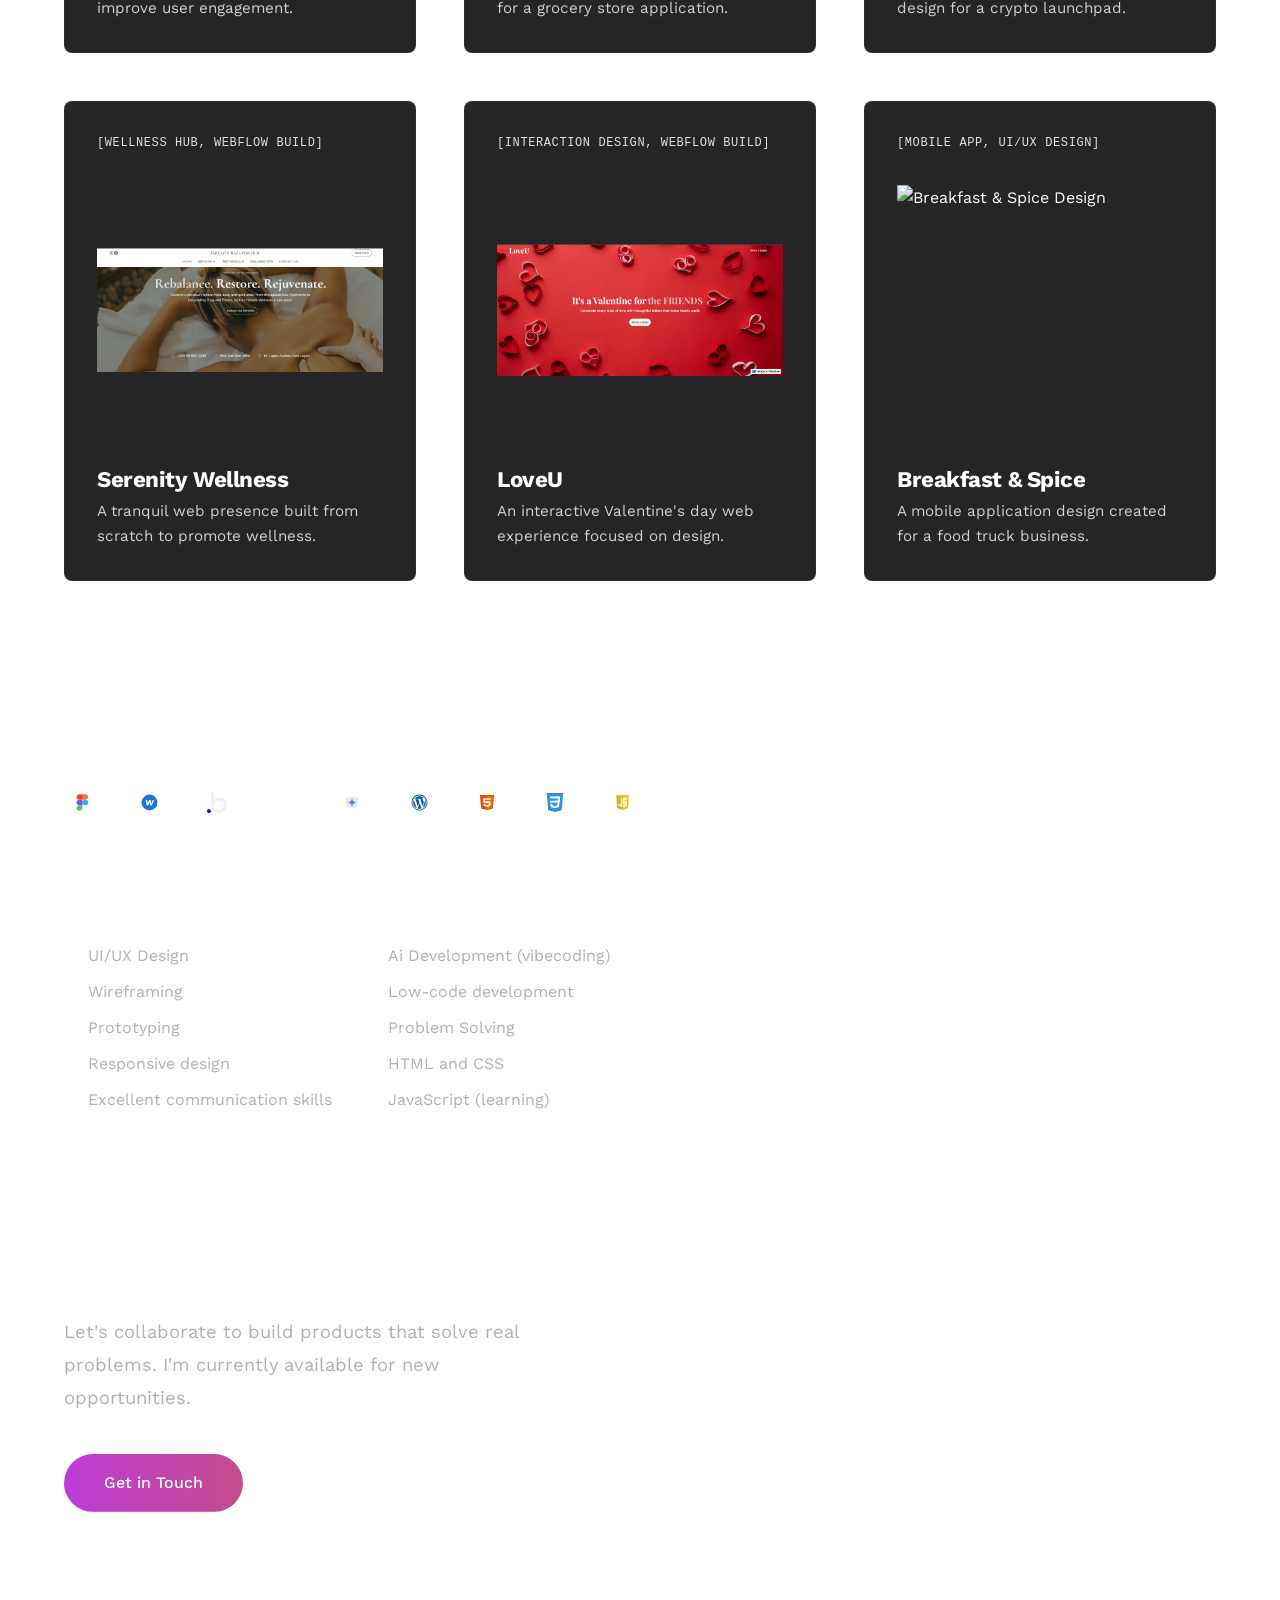
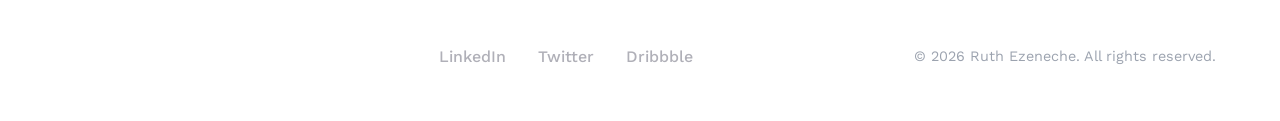
==== commit 65a85f00: "update case studies" ====
--- a/index.html
+++ b/index.html
@@ -71,7 +71,8 @@
                 </a>
 
                 <!-- Project 2 -->
-                <a href="case-studies.html#roban" class="work-card fade-up delay-1">
+                <a href="https://www.behance.net/gallery/203136115/Mobile-App-design-for-a-Grocery-store-called-Roban"
+                    target="_blank" rel="noopener noreferrer" class="work-card fade-up delay-1">
                     <div class="work-tags">[GROCERY APP, PRODUCT DESIGN]</div>
                     <div class="work-image-container">
                         <img src="./Images/Roban-cover.png" alt="Roban App Design" class="work-image">
--- a/style.css
+++ b/style.css
@@ -176,7 +176,7 @@
 .hero-subtitle {
     font-size: 1.125rem;
     color: var(--text-secondary);
-    max-width: 60%;
+    max-width: 80%;
     margin-bottom: 3.5rem;
     font-weight: 400;
 }
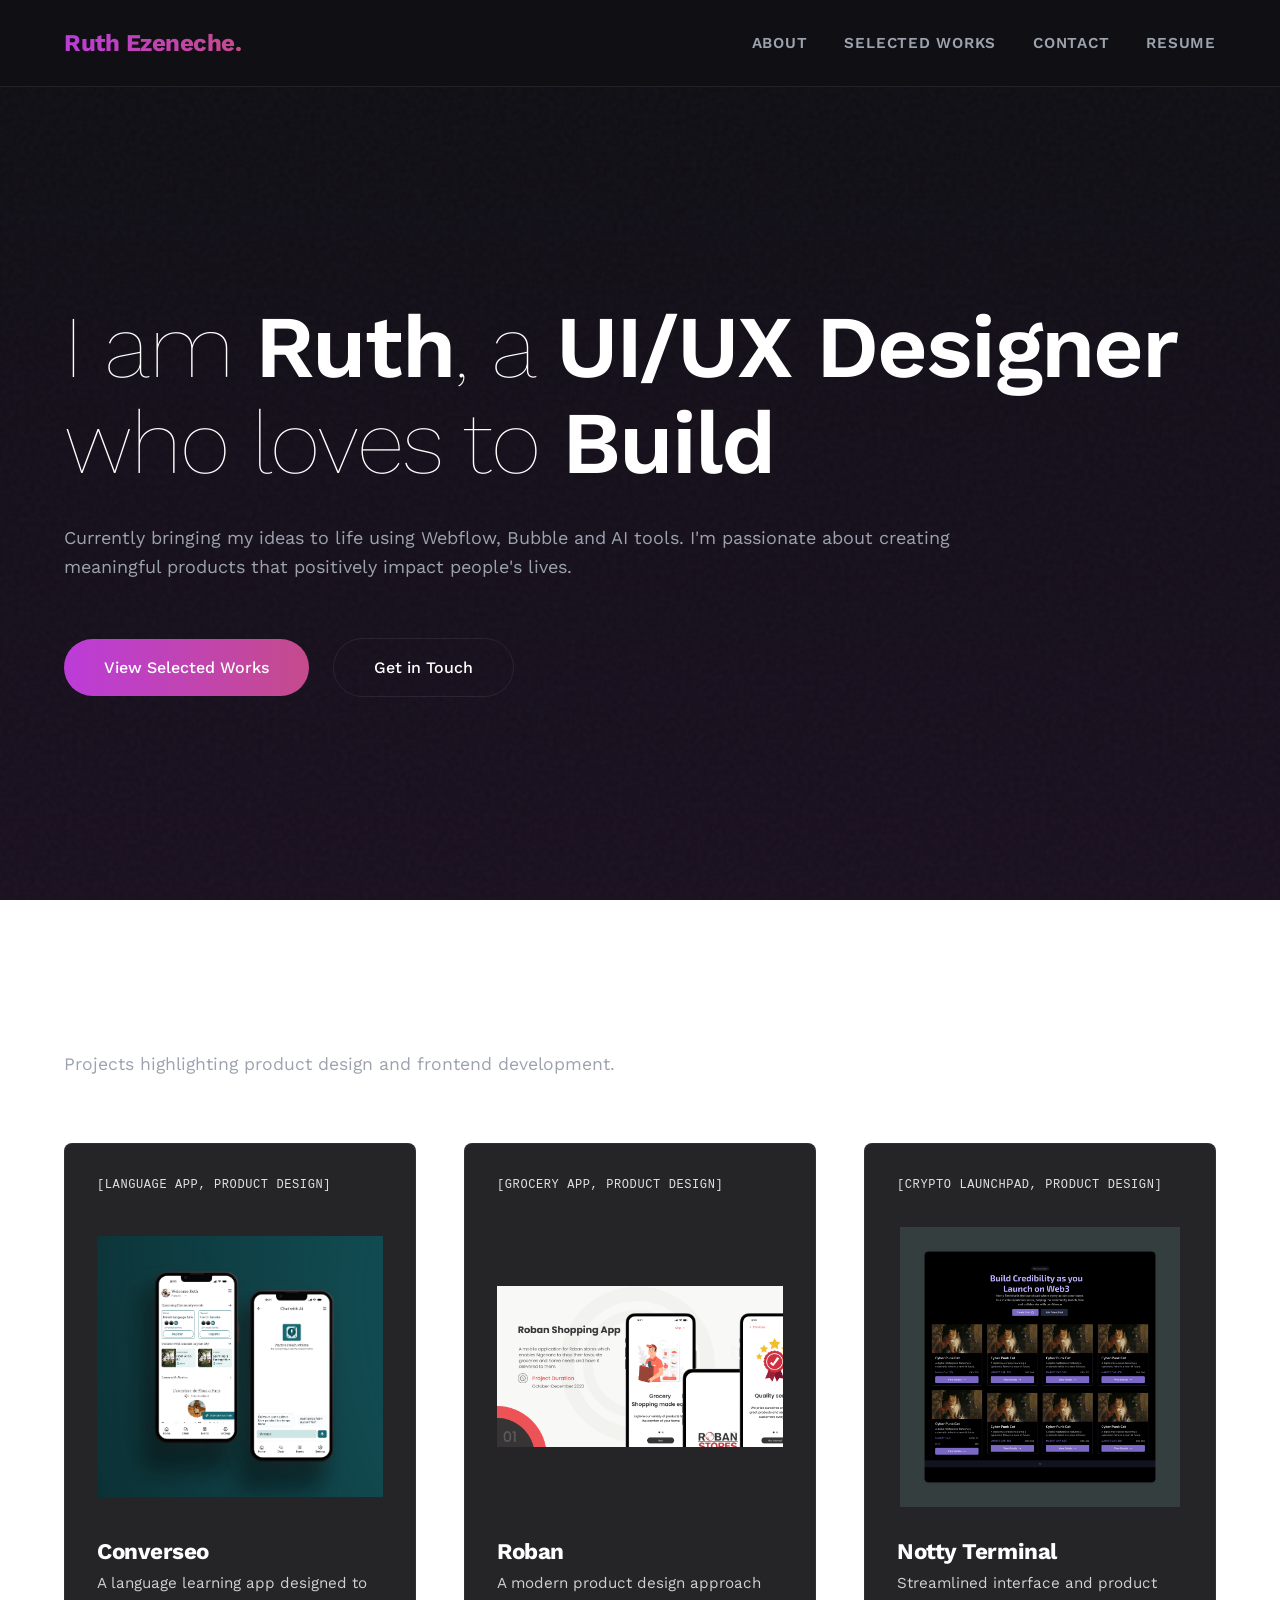
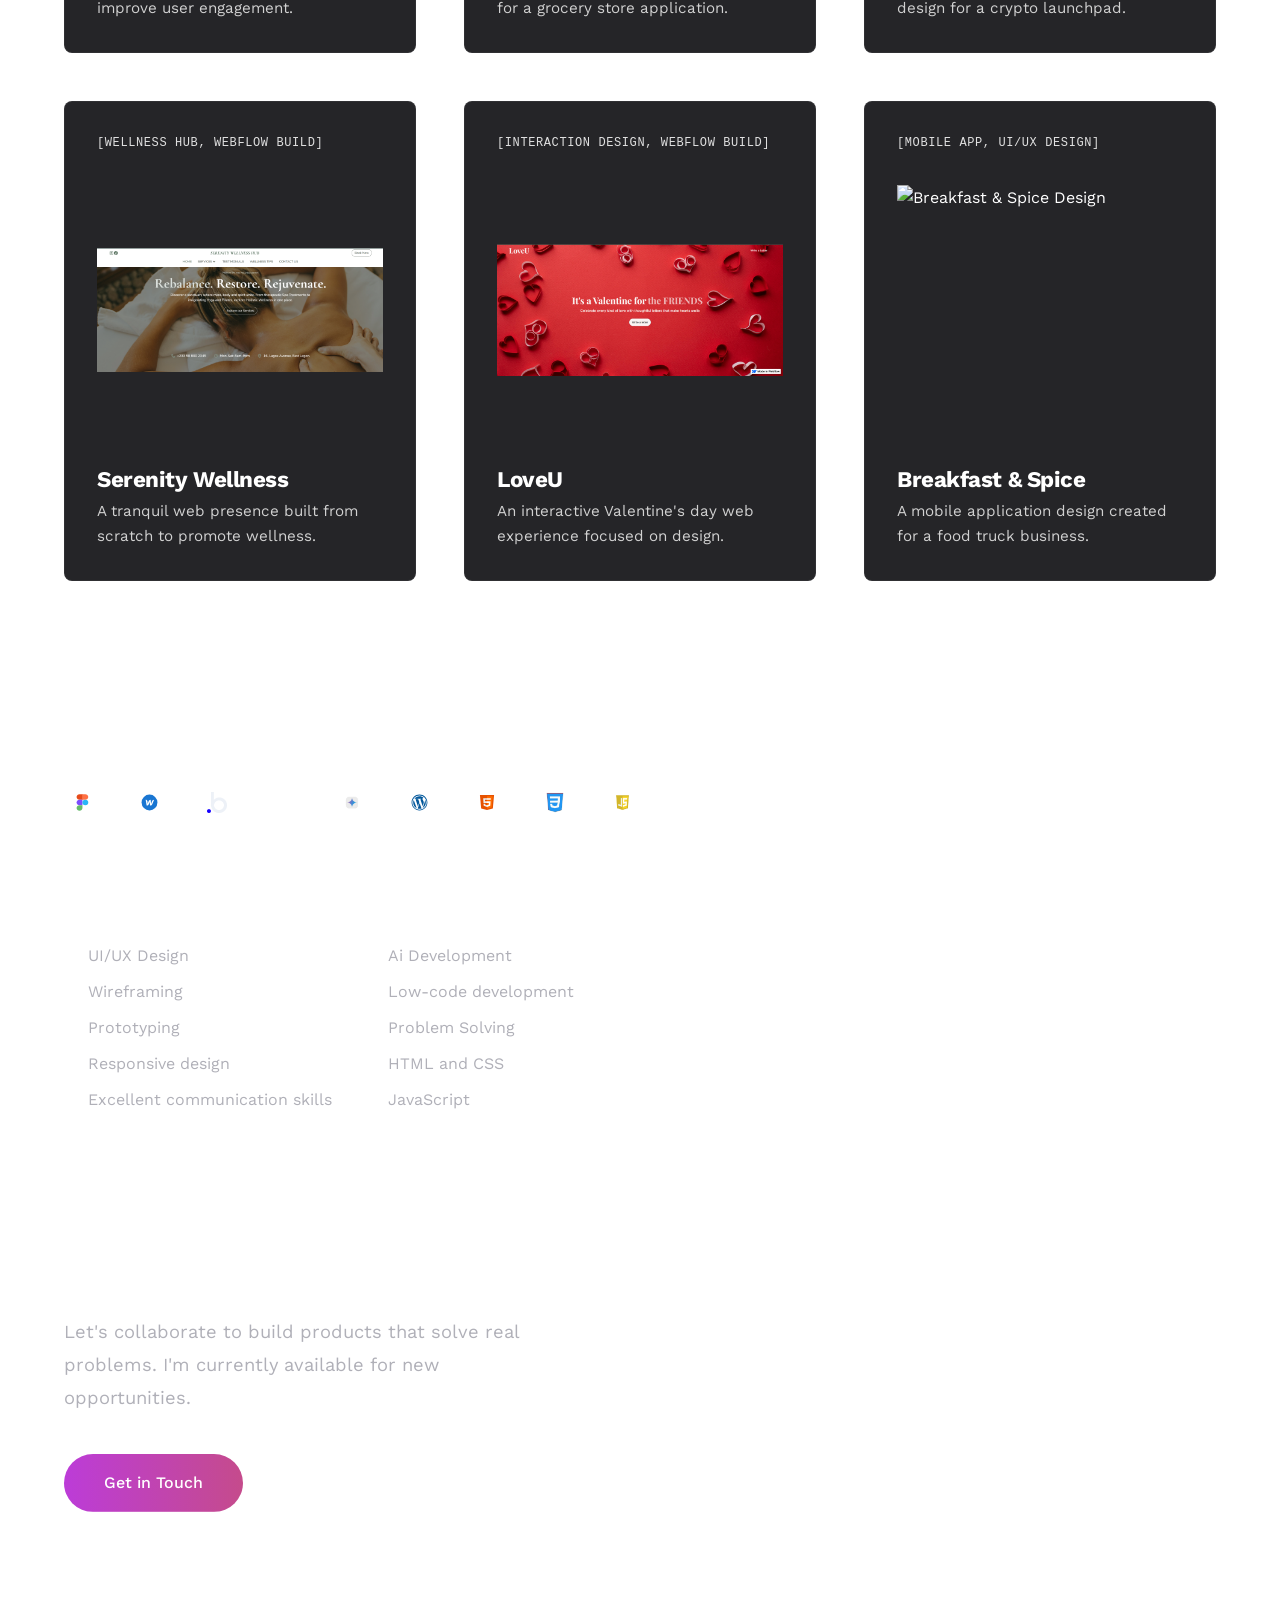
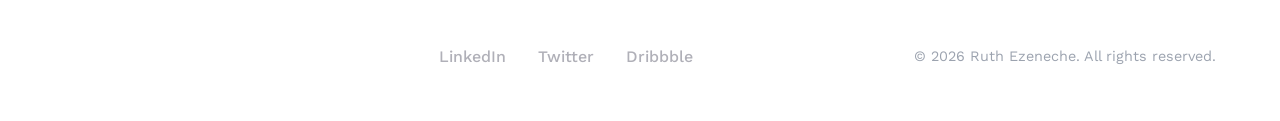
==== commit f1f9c4f4: "update skills" ====
--- a/index.html
+++ b/index.html
@@ -223,11 +223,11 @@
 
                                 <ul class="skills-group">
 
-                                    <li>Ai Development (vibecoding)</li>
+                                    <li>Ai Development</li>
                                     <li>Low-code development</li>
                                     <li>Problem Solving</li>
                                     <li>HTML and CSS</li>
-                                    <li>JavaScript (learning)</li>
+                                    <li>JavaScript</li>
                                 </ul>
                             </div>
 
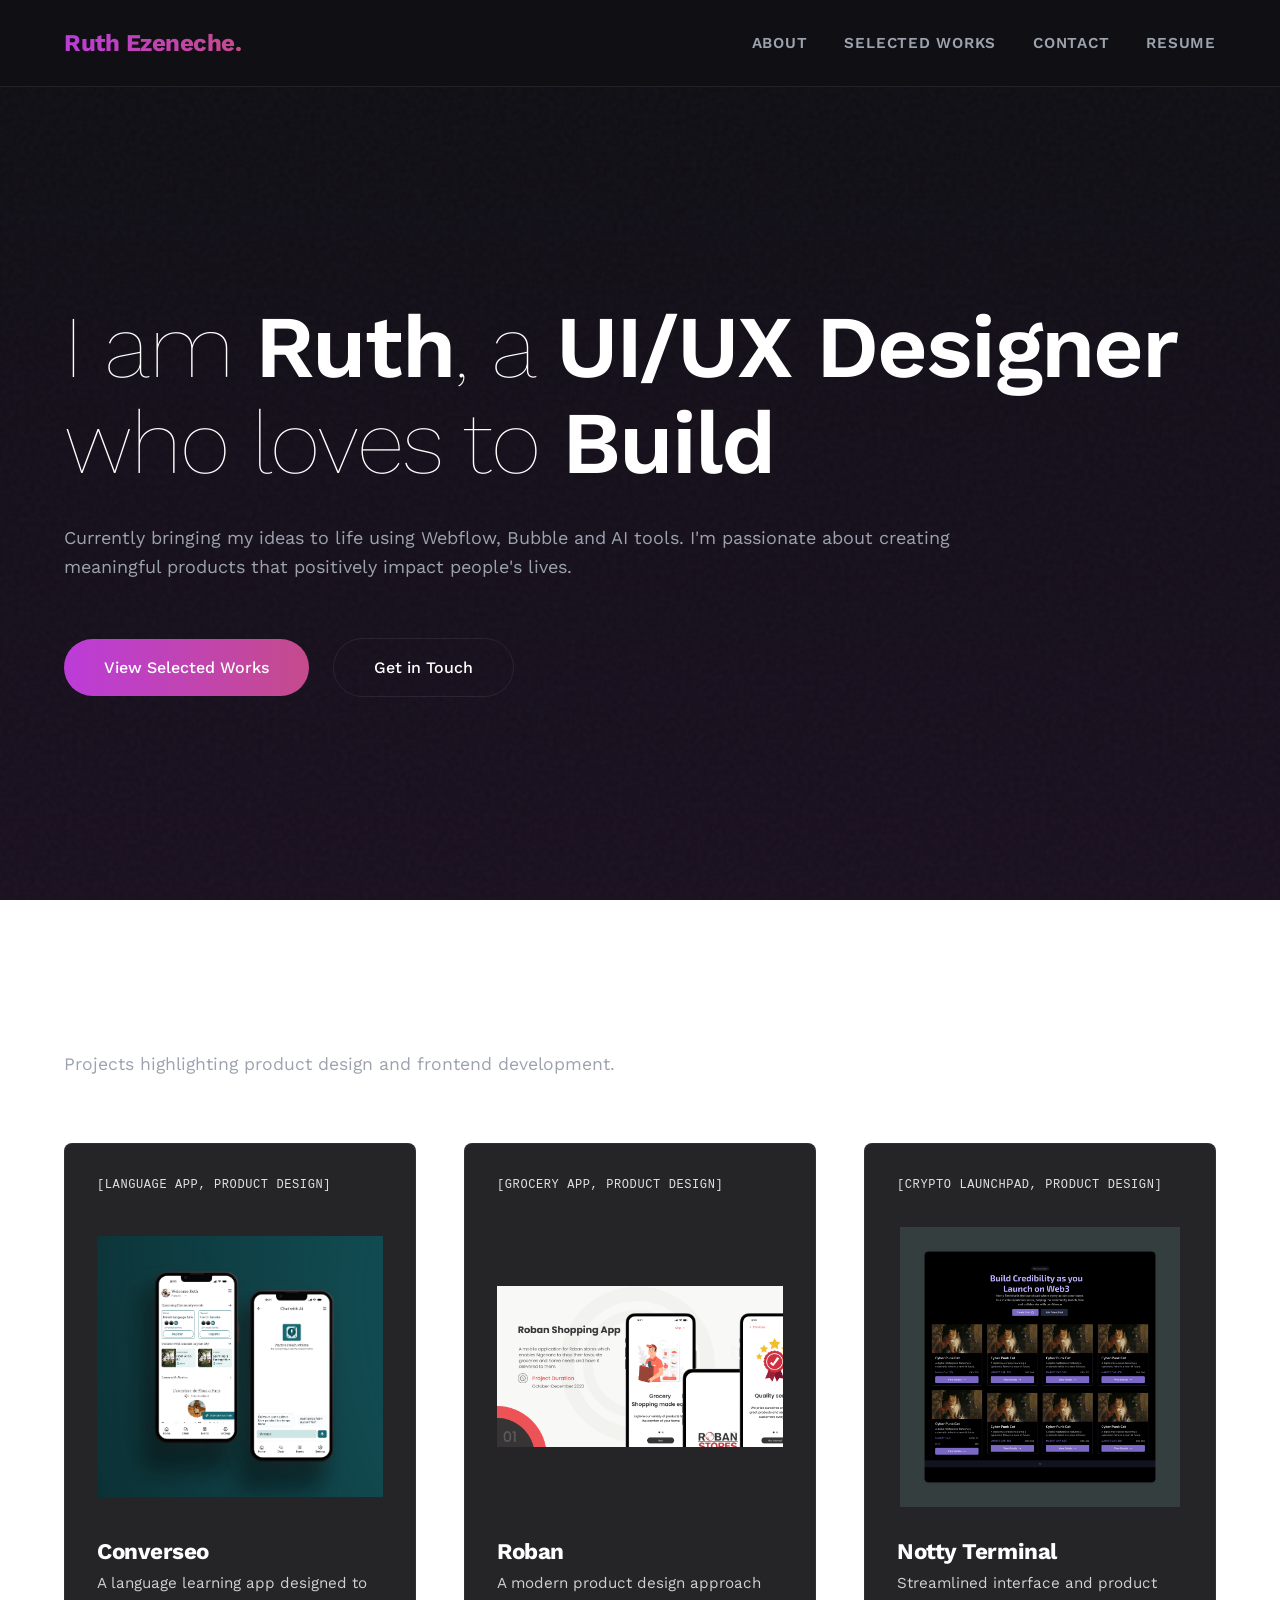
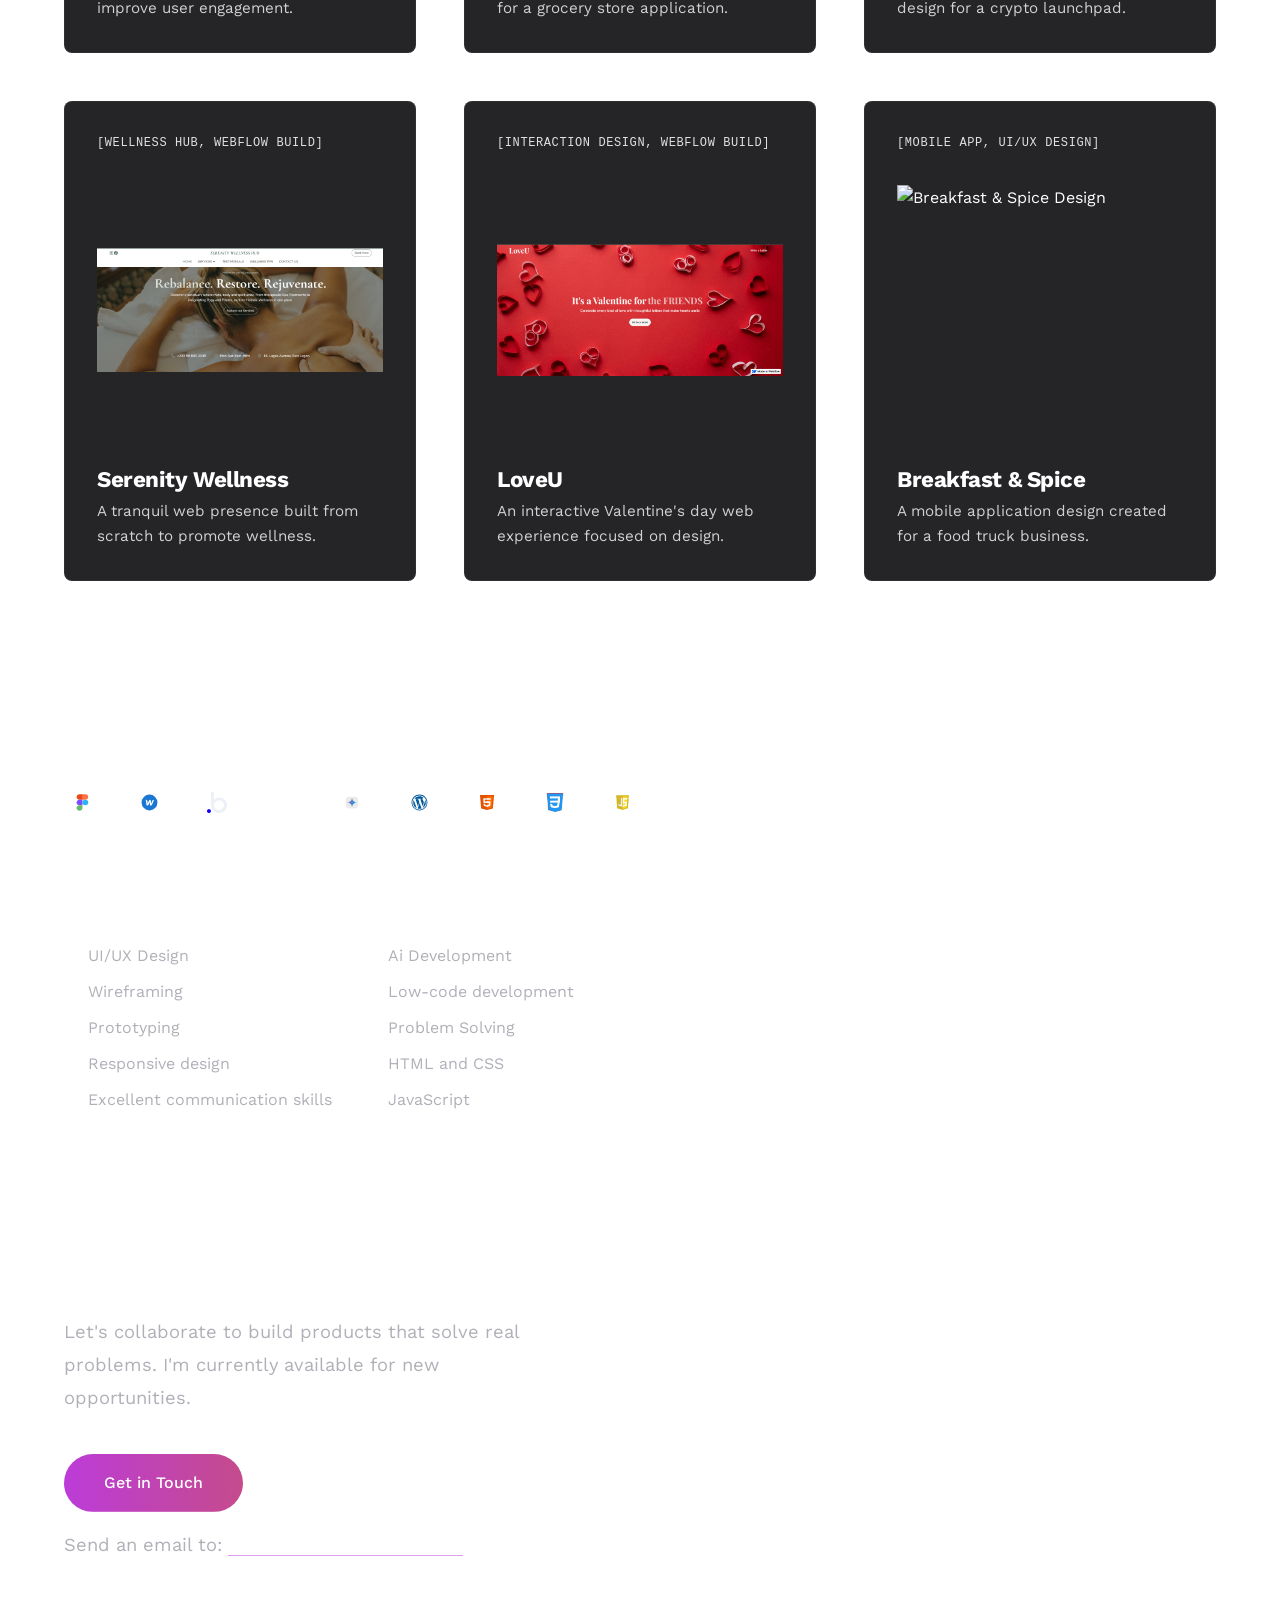
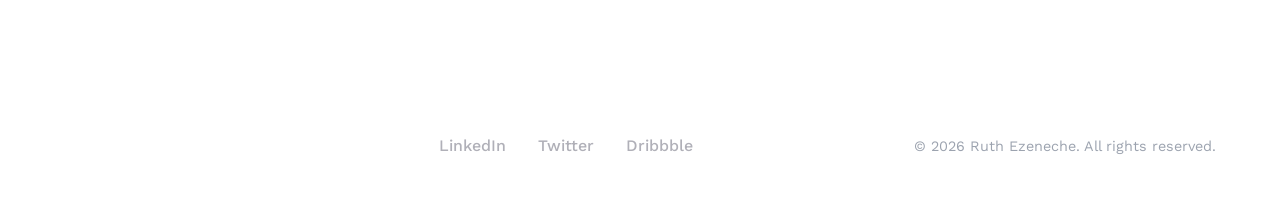
==== commit 62c927b7: "minor changes to links" ====
--- a/index.html
+++ b/index.html
@@ -27,7 +27,7 @@
             <a href="about.html">About</a>
             <a href="#work">Selected Works</a>
             <a href="#contact">Contact</a>
-            <a href="#contact">Resume</a>
+            <a href="https://drive.google.com/file/d/1I-FHqGW2a0F7unRAxwsAC1uccoCx5JsS/view?usp=sharing">Resume</a>
         </div>
     </nav>
 
@@ -43,7 +43,8 @@
 
                 <div class="hero-actions fade-up delay-2">
                     <a href="#work" class="btn btn-primary">View Selected Works</a>
-                    <a href="#contact" class="btn btn-secondary">Get in Touch</a>
+                    <a href="mailto:ezenecheruth@gmail.com?subject=Project%20Inquiry&body=Hi Ruth, I saw your portfolio and I'd love to..."
+                        class="btn btn-secondary">Get in Touch</a>
                 </div>
             </div>
 
@@ -261,7 +262,9 @@
                     <h2>Got a project in mind?</h2>
                     <p>Let's collaborate to build products that solve real problems. I'm currently available for new
                         opportunities.</p>
-                    <a href="mailto:hello@example.com" class="btn btn-primary">Get in Touch</a>
+                    <a href="mailto:ezenecheruth@gmail.com" class="btn btn-primary">Get in Touch</a>
+                    <p class="footer-email-text">Send an email to: <span class="copy-email" id="copyEmail" data-email="ezenecheruth@gmail.com" title="Click to copy">ezenecheruth@gmail.com<span class="copy-tooltip">Copied!</span></span>
+                    </p>
                 </div>
             </div>
 
--- a/style.css
+++ b/style.css
@@ -588,6 +588,49 @@
 .footer-copyright {
     color: var(--text-secondary);
     font-size: 0.9rem;
+}
+
+.footer-email-text {
+    color: var(--text-secondary);
+    font-size: 1rem;
+    margin-top: 1rem;
+}
+
+.copy-email {
+    position: relative;
+    color: var(--text-primary);
+    cursor: pointer;
+    text-decoration: underline;
+    text-decoration-color: rgba(188, 60, 216, 0.5);
+    text-underline-offset: 4px;
+    transition: color 0.3s ease, text-decoration-color 0.3s ease;
+}
+
+.copy-email:hover {
+    color: #BC3CD8;
+    text-decoration-color: #BC3CD8;
+}
+
+.copy-tooltip {
+    position: absolute;
+    bottom: 100%;
+    left: 50%;
+    transform: translateX(-50%) translateY(4px);
+    background: #BC3CD8;
+    color: #fff;
+    font-size: 0.8rem;
+    font-weight: 500;
+    padding: 0.35rem 0.75rem;
+    border-radius: 6px;
+    white-space: nowrap;
+    opacity: 0;
+    pointer-events: none;
+    transition: opacity 0.3s ease, transform 0.3s ease;
+}
+
+.copy-email.copied .copy-tooltip {
+    opacity: 1;
+    transform: translateX(-50%) translateY(-6px);
 }
 
 /* -------------------
